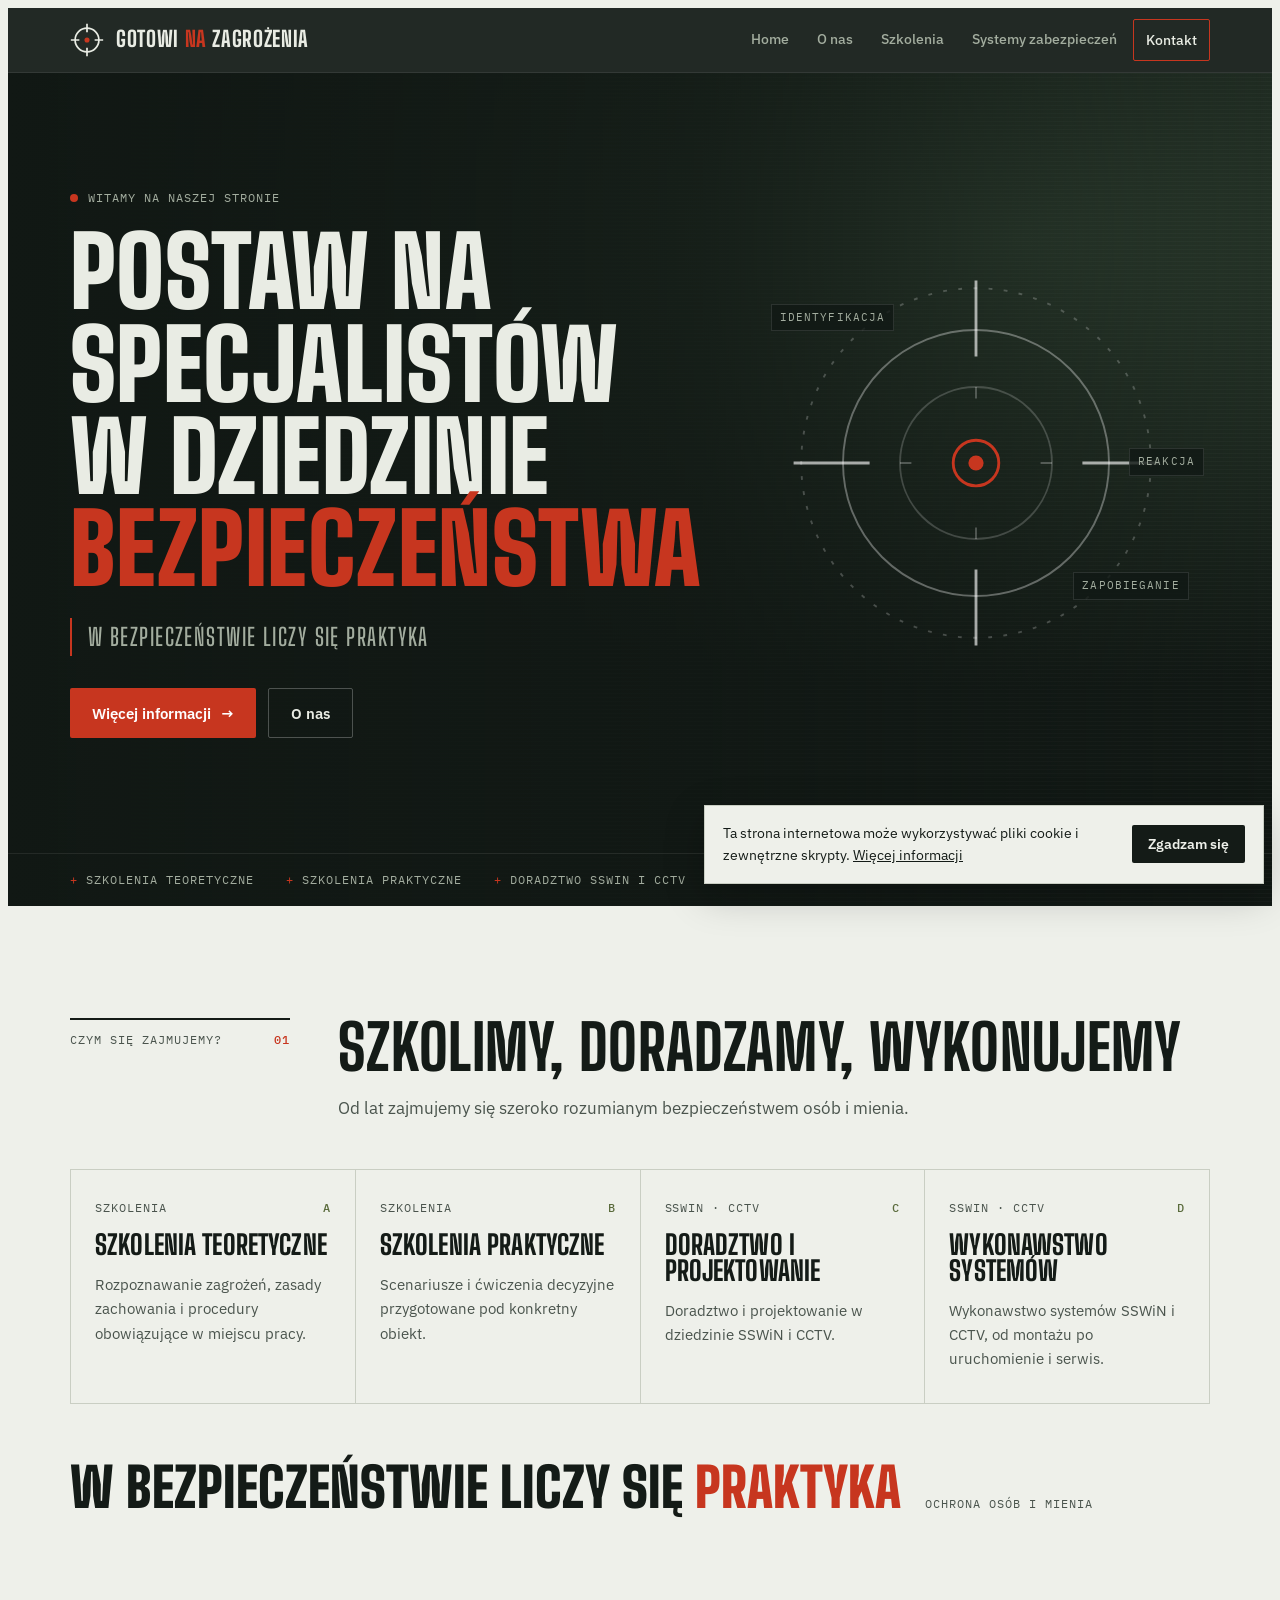
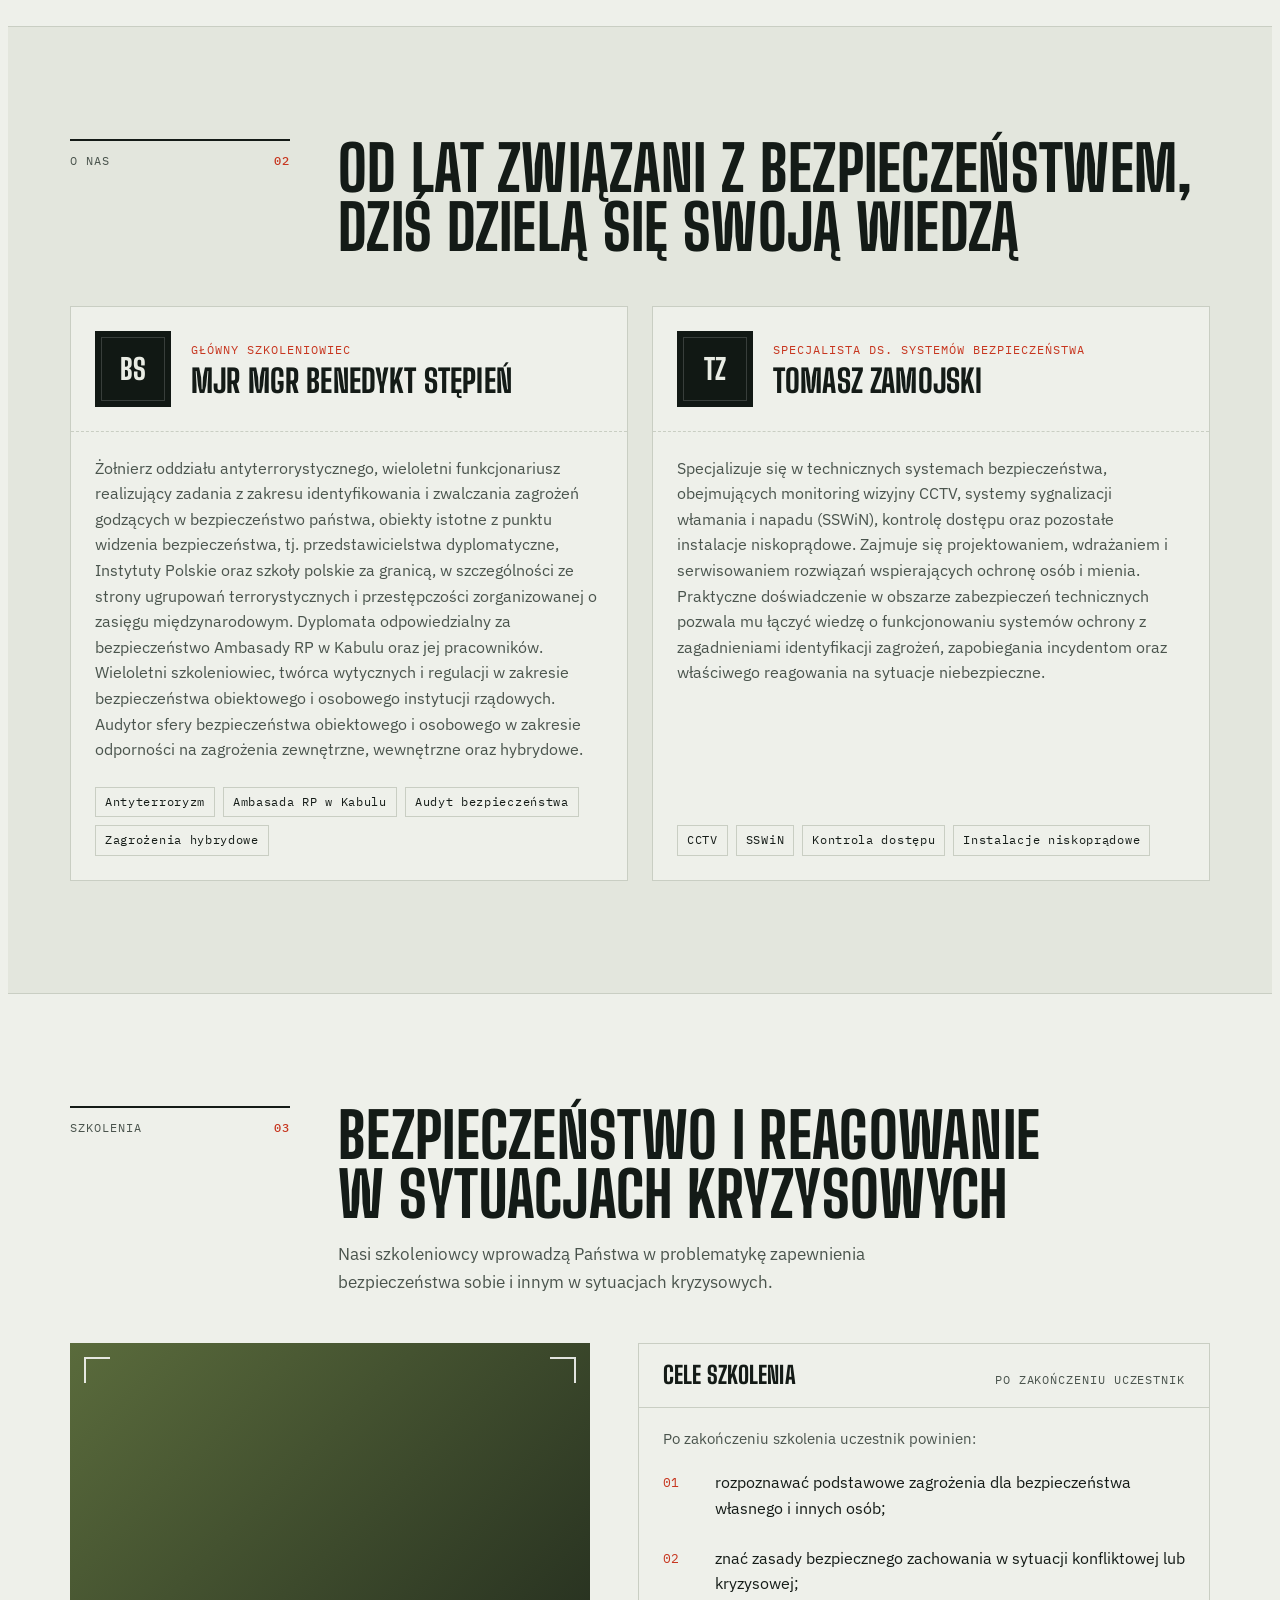
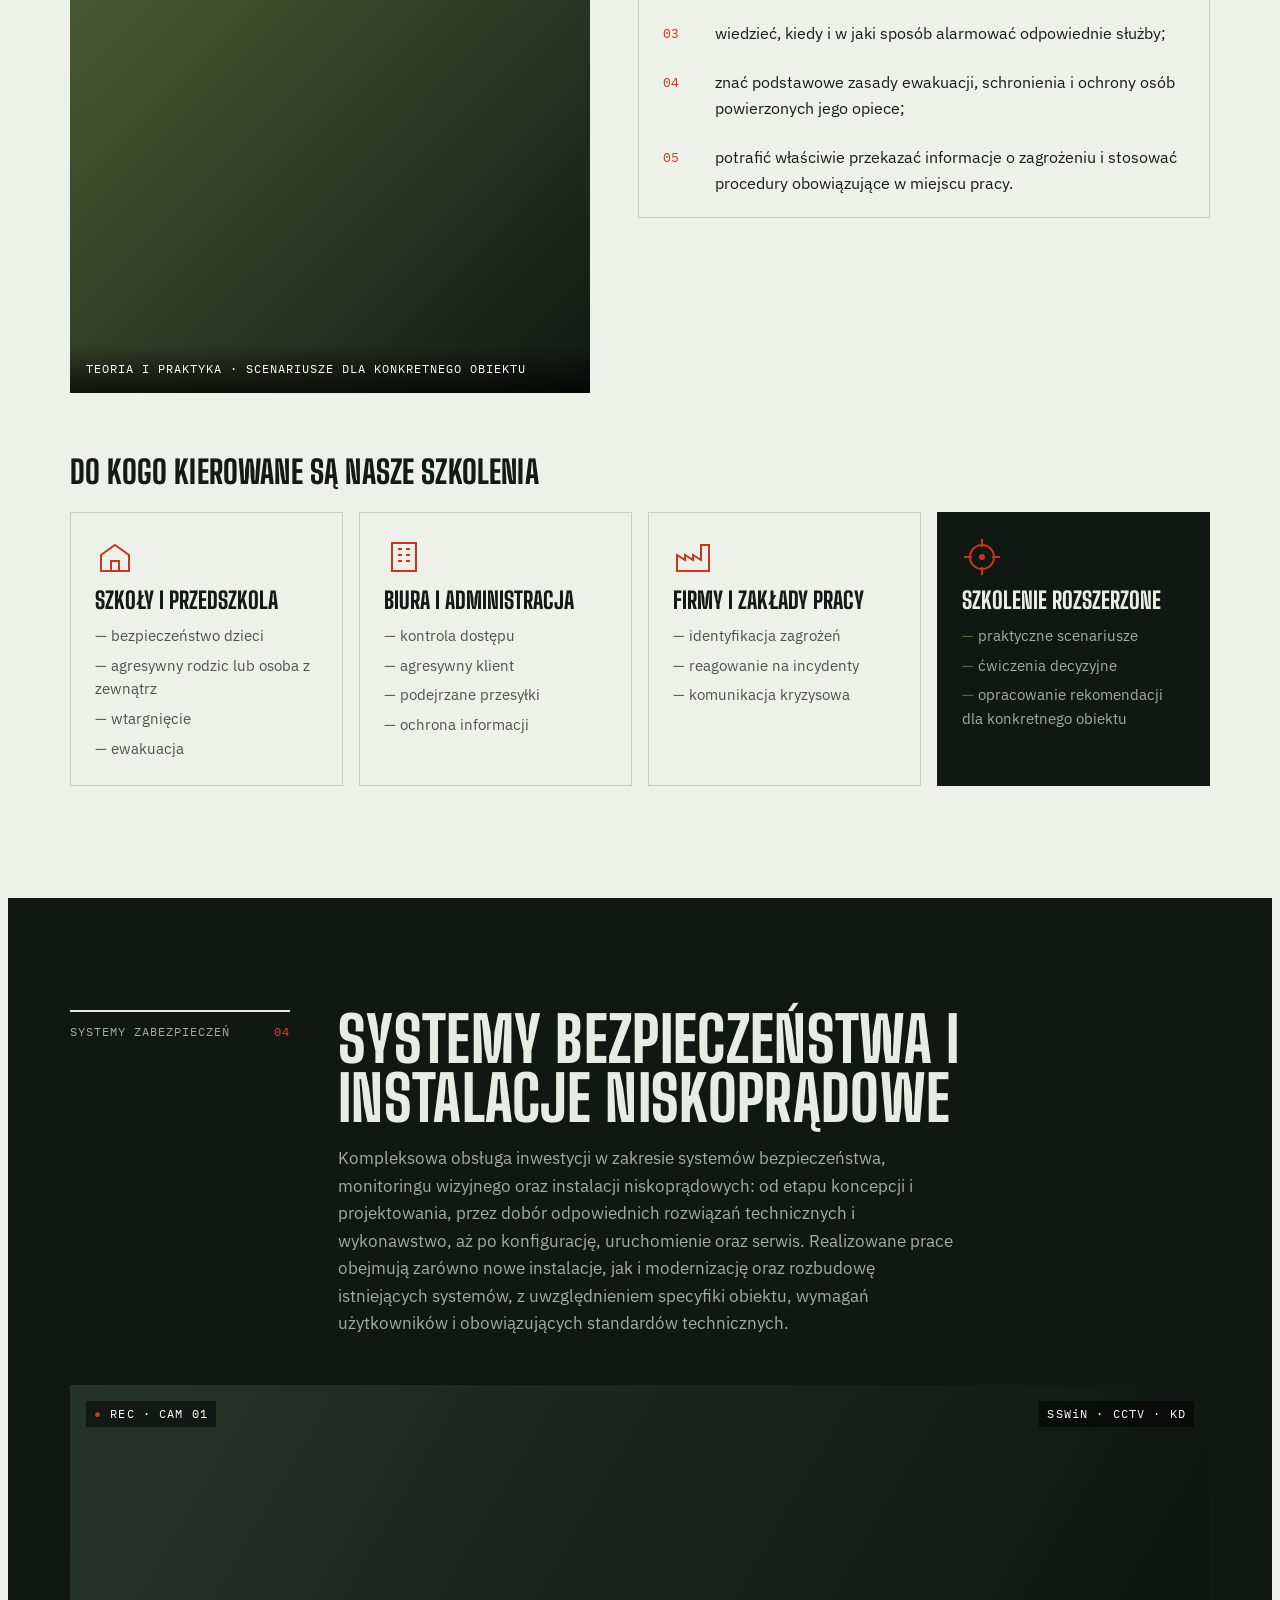
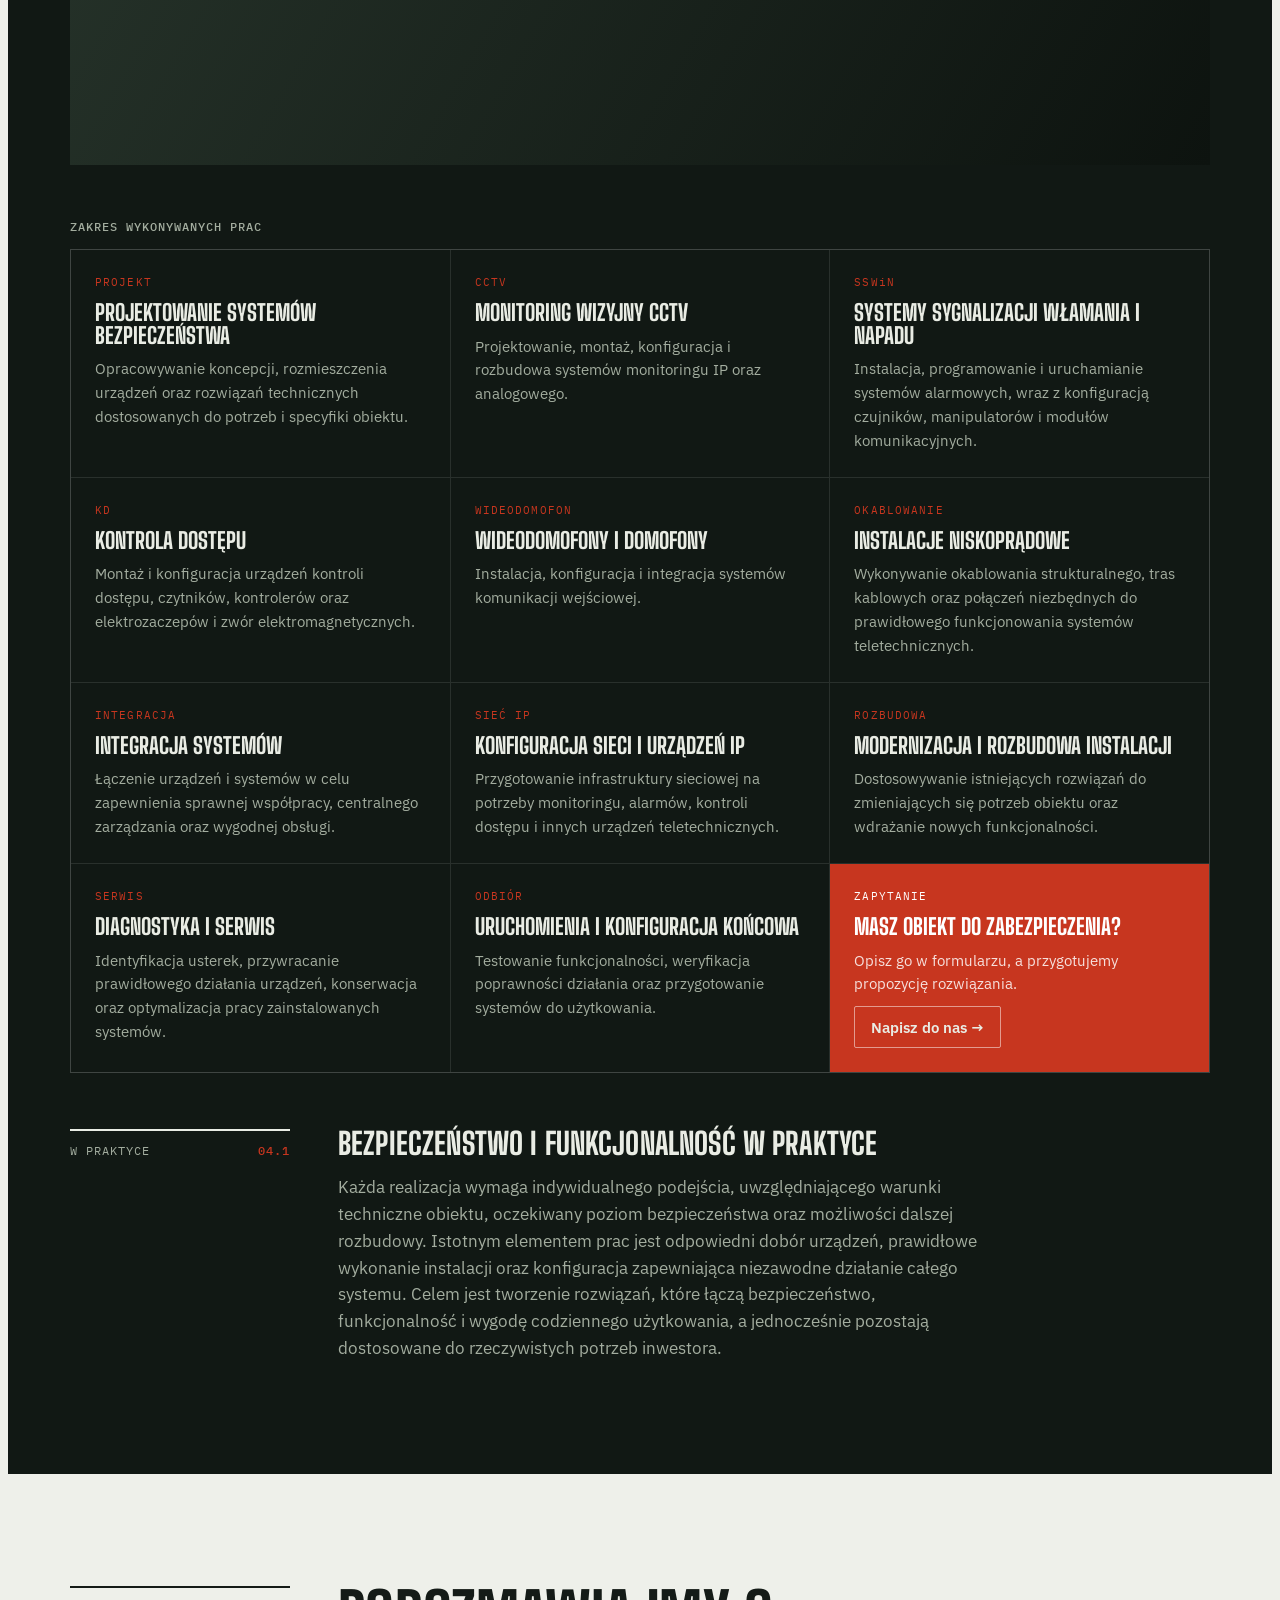
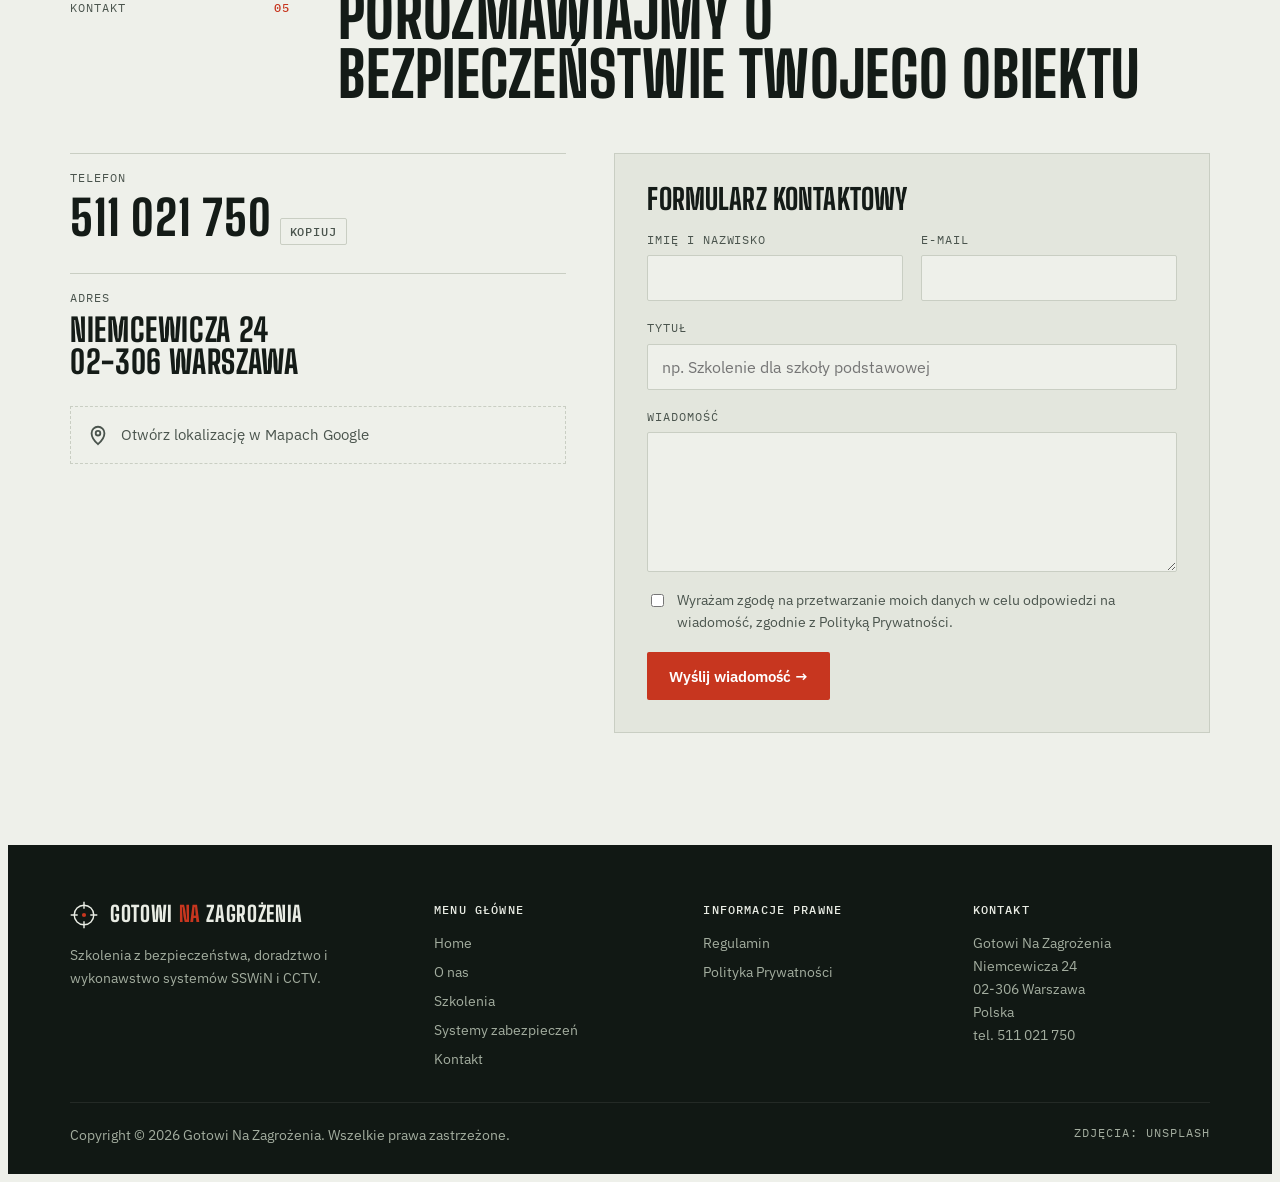
==== index.html @ 6eeb5906 "Add redesigned static site preview Co-Authored-By: Claude Opus 5.5 (1M context) <noreply@anthropic.c" ====
<!doctype html>
<html lang="pl">
<head>
<meta charset="utf-8">
<meta name="viewport" content="width=device-width,initial-scale=1,viewport-fit=cover">
<title>Gotowi Na Zagrożenia</title>
<meta name="claude:viewport-fit-sides" content="cover">
<link rel="preconnect" href="https://fonts.googleapis.com">
<link rel="stylesheet" href="https://fonts.googleapis.com/css2?family=Big+Shoulders+Display:wght@600;800;900&family=IBM+Plex+Sans:wght@400;500;600&family=IBM+Plex+Mono:wght@400;500&display=swap">
<style>
/* Layout: odprawa taktyczna. Ciemna, pełnoszeroka karta otwarcia z celownikiem, potem jasne "akta" z siatką 12 kolumn i kodami sekcji jak w dokumentacji obiektowej. */
:root{
  --paper:#EEF0EA; --paper-2:#E3E6DD; --ink:#141B17; --ink-2:#4A544D; --line:#C9CEC3;
  --night:#111814; --night-2:#1B241F; --on-night:#E9ECE4; --on-night-2:#A3AD9F;
  --signal:#C7361F; --olive:#5A6B3C;
  --display:"Big Shoulders Display","Arial Narrow","Roboto Condensed",Impact,sans-serif;
  --body:"IBM Plex Sans",system-ui,-apple-system,"Segoe UI",sans-serif;
  --mono:"IBM Plex Mono",ui-monospace,Menlo,Consolas,monospace;
  --wrap:1180px;
}
@media (prefers-color-scheme:dark){:root:not([data-theme="light"]){
  --paper:#151B17; --paper-2:#1C241F; --ink:#E6EAE1; --ink-2:#A2AC9F; --line:#2E3832;
  --night:#0B100D; --night-2:#141B17; --on-night:#E9ECE4; --on-night-2:#9AA596;
  --signal:#E5583F; --olive:#9DB071; color-scheme:dark}}
:root[data-theme="dark"]{
  --paper:#151B17; --paper-2:#1C241F; --ink:#E6EAE1; --ink-2:#A2AC9F; --line:#2E3832;
  --night:#0B100D; --night-2:#141B17; --on-night:#E9ECE4; --on-night-2:#9AA596;
  --signal:#E5583F; --olive:#9DB071; color-scheme:dark}

*{box-sizing:border-box}
html{scroll-behavior:smooth}
@media (prefers-reduced-motion:reduce){html{scroll-behavior:auto}*{animation:none!important;transition:none!important}}
body{background:var(--paper);color:var(--ink);font:400 16px/1.6 var(--body);-webkit-font-smoothing:antialiased}
body::before{content:"";position:fixed;inset:0 0 auto;height:env(safe-area-inset-top,0px);z-index:10;background:var(--night)}
a{color:inherit}
:focus-visible{outline:2px solid var(--signal);outline-offset:3px}
.wrap{max-width:var(--wrap);margin:0 auto;padding-left:max(20px,env(safe-area-inset-left,0px));padding-right:max(20px,env(safe-area-inset-right,0px))}
.mono{font-family:var(--mono);font-size:.78rem;letter-spacing:.08em;text-transform:uppercase}
h1,h2,h3{font-family:var(--display);font-weight:800;line-height:.95;letter-spacing:.005em;text-transform:uppercase;text-wrap:balance;margin:0}

/* Header */
.top{position:sticky;top:env(safe-area-inset-top,0px);z-index:20;background:color-mix(in srgb,var(--night) 92%,transparent);backdrop-filter:blur(8px);color:var(--on-night);border-bottom:1px solid #ffffff14}
.top .wrap{display:flex;align-items:center;justify-content:space-between;gap:20px;min-height:64px}
.brand{display:flex;align-items:center;gap:12px;text-decoration:none}
.brand svg{flex:none}
.brand b{font-family:var(--display);font-weight:800;font-size:1.35rem;letter-spacing:.03em;text-transform:uppercase;line-height:1}
.brand b span{color:var(--signal)}
nav ul{display:flex;gap:4px;list-style:none;margin:0;padding:0;flex-wrap:wrap}
nav a{display:block;padding:8px 12px;text-decoration:none;font-size:.9rem;font-weight:500;color:var(--on-night-2);border-radius:2px;transition:color .15s,background .15s}
nav a:hover{color:var(--on-night);background:#ffffff10}
nav a.cta{color:var(--on-night);border:1px solid var(--signal)}
nav a.cta:hover{background:var(--signal)}
.burger{display:none}
@media (max-width:860px){
  nav ul{display:none}
  .top.open nav ul{display:flex;position:absolute;left:0;right:0;top:100%;flex-direction:column;background:var(--night);padding:8px max(20px,env(safe-area-inset-right,0px)) 16px max(20px,env(safe-area-inset-left,0px));border-bottom:1px solid #ffffff14}
  .burger{display:inline-flex;align-items:center;gap:8px;background:none;border:1px solid #ffffff30;color:var(--on-night);font:500 .8rem var(--mono);letter-spacing:.1em;padding:8px 12px;border-radius:2px;cursor:pointer}
}

/* Hero */
.hero{position:relative;background:var(--night);color:var(--on-night);overflow:hidden;isolation:isolate}
.hero .photo{position:absolute;inset:0;z-index:-2;background:radial-gradient(120% 90% at 80% 20%,#2a3a2c 0%,var(--night) 60%)}
.hero .photo img{width:100%;height:100%;object-fit:cover;opacity:.42;filter:grayscale(.6) contrast(1.1)}
.hero::after{content:"";position:absolute;inset:0;z-index:-1;background:
  linear-gradient(90deg,var(--night) 0%,color-mix(in srgb,var(--night) 70%,transparent) 55%,transparent 100%),
  repeating-linear-gradient(0deg,#ffffff06 0 1px,transparent 1px 4px)}
.hero .wrap{display:grid;grid-template-columns:minmax(0,1.35fr) minmax(0,1fr);gap:40px;align-items:center;padding-block:clamp(56px,9vw,120px)}
.eyebrow{display:flex;align-items:center;gap:10px;color:var(--on-night-2)}
.eyebrow i{width:8px;height:8px;border-radius:50%;background:var(--signal);box-shadow:0 0 0 0 var(--signal);animation:rec 2s infinite}
@keyframes rec{0%{box-shadow:0 0 0 0 color-mix(in srgb,var(--signal) 70%,transparent)}70%{box-shadow:0 0 0 10px transparent}100%{box-shadow:0 0 0 0 transparent}}
.hero h1{font-size:clamp(2.9rem,7.6vw,6.4rem);font-weight:900;margin:18px 0 22px}
.hero h1 em{font-style:normal;color:var(--signal)}
.hero .lead{font-family:var(--display);font-weight:600;font-size:clamp(1.15rem,2vw,1.5rem);letter-spacing:.06em;text-transform:uppercase;color:var(--on-night-2);margin:0 0 32px;padding-left:16px;border-left:2px solid var(--signal)}
.btns{display:flex;gap:12px;flex-wrap:wrap}
.btn{display:inline-flex;align-items:center;gap:10px;padding:14px 22px;font:600 .95rem var(--body);text-decoration:none;border-radius:2px;transition:transform .15s,background .15s}
.btn:active{transform:translateY(1px)}
.btn.primary{background:var(--signal);color:#fff}
.btn.primary:hover{background:color-mix(in srgb,var(--signal) 85%,#000)}
.btn.ghost{border:1px solid #ffffff40;color:var(--on-night)}
.btn.ghost:hover{background:#ffffff12}
.reticle{justify-self:center;width:min(100%,380px);aspect-ratio:1;max-width:100%;position:relative}
.reticle svg{width:100%;height:100%;display:block}
.reticle .spin{transform-origin:50% 50%;animation:spin 40s linear infinite}
@keyframes spin{to{transform:rotate(360deg)}}
.reticle .tag{position:absolute;font-family:var(--mono);font-size:.7rem;letter-spacing:.1em;color:var(--on-night-2);background:color-mix(in srgb,var(--night) 80%,transparent);padding:4px 8px;border:1px solid #ffffff1c}
.reticle .t1{top:8%;left:-4%}.reticle .t2{bottom:14%;right:-6%}.reticle .t3{top:46%;right:-10%}
.ticker{border-top:1px solid #ffffff14;color:var(--on-night-2)}
.ticker .wrap{display:flex;flex-wrap:wrap;gap:8px 32px;padding-block:16px}
.ticker span::before{content:"+ ";color:var(--signal)}
@media (max-width:860px){.hero .wrap{grid-template-columns:1fr}.reticle{width:min(70%,300px)}.reticle .t3{display:none}}

/* Sections */
section{scroll-margin-top:70px}
.sec{padding-block:clamp(64px,9vw,112px)}
.sec-head{display:grid;grid-template-columns:minmax(0,220px) minmax(0,1fr);gap:24px 48px;margin-bottom:48px;align-items:start}
.code{color:var(--ink-2);border-top:2px solid var(--ink);padding-top:10px;display:flex;justify-content:space-between;gap:12px}
.code b{color:var(--signal);font-weight:500}
.sec-head h2{font-size:clamp(2.2rem,5vw,3.9rem)}
.sec-head p{max-width:62ch;color:var(--ink-2);font-size:1.075rem;margin:16px 0 0}
@media (max-width:760px){.sec-head{grid-template-columns:1fr}}

/* Co robimy */
.pillars{display:grid;grid-template-columns:repeat(4,minmax(0,1fr));border-top:1px solid var(--line);border-left:1px solid var(--line)}
.pillar{padding:28px 24px 32px;border-right:1px solid var(--line);border-bottom:1px solid var(--line);display:flex;flex-direction:column;gap:14px;min-width:0;transition:background .2s}
.pillar:hover{background:var(--paper-2)}
.pillar .k{display:flex;justify-content:space-between;color:var(--ink-2)}
.pillar .k b{color:var(--olive);font-weight:500}
.pillar h3{font-size:1.7rem}
.pillar p{margin:0;color:var(--ink-2);font-size:.95rem}
@media (max-width:980px){.pillars{grid-template-columns:repeat(2,minmax(0,1fr))}}
@media (max-width:520px){.pillars{grid-template-columns:1fr}}
.motto{margin-top:56px;display:flex;flex-wrap:wrap;align-items:baseline;gap:8px 24px}
.motto strong{font-family:var(--display);font-weight:900;font-size:clamp(2rem,5vw,3.4rem);text-transform:uppercase;line-height:1}
.motto strong span{color:var(--signal)}
.motto small{color:var(--ink-2)}

/* O nas */
.team{background:var(--paper-2);border-block:1px solid var(--line)}
.people{display:grid;grid-template-columns:repeat(2,minmax(0,1fr));gap:24px}
.person{background:var(--paper);border:1px solid var(--line);display:grid;grid-template-rows:auto 1fr;min-width:0}
.person header{display:flex;gap:20px;align-items:center;padding:24px;border-bottom:1px dashed var(--line)}
.badge{flex:none;width:76px;height:76px;display:grid;place-items:center;background:var(--night);color:var(--on-night);font-family:var(--display);font-weight:800;font-size:1.8rem;position:relative}
.badge::after{content:"";position:absolute;inset:6px;border:1px solid #ffffff2a}
.person .role{color:var(--signal)}
.person h3{font-size:2rem;margin-top:6px}
.person .bio{padding:24px;margin:0;color:var(--ink-2)}
.chips{display:flex;flex-wrap:wrap;gap:8px;padding:0 24px 24px}
.chip{font-family:var(--mono);font-size:.72rem;letter-spacing:.06em;padding:5px 9px;border:1px solid var(--line);color:var(--ink)}
@media (max-width:860px){.people{grid-template-columns:1fr}}

/* Szkolenia */
.train-grid{display:grid;grid-template-columns:minmax(0,1fr) minmax(0,1.1fr);gap:48px;align-items:start}
.figure{position:relative;background:linear-gradient(135deg,var(--olive),var(--night));aspect-ratio:4/5;max-width:100%;overflow:hidden}
.figure img{width:100%;height:100%;object-fit:cover;display:block;filter:grayscale(.35)}
.figure figcaption{position:absolute;left:0;right:0;bottom:0;padding:14px 16px;background:linear-gradient(transparent,#000000b0);color:#fff}
.figure .corner{position:absolute;width:26px;height:26px;border:2px solid #fff;opacity:.85}
.figure .c1{top:14px;left:14px;border-right:0;border-bottom:0}.figure .c2{top:14px;right:14px;border-left:0;border-bottom:0}
.goals{border:1px solid var(--line);background:var(--paper)}
.goals h3{font-size:1.5rem;padding:20px 24px;border-bottom:1px solid var(--line);display:flex;justify-content:space-between;align-items:baseline;gap:12px}
.goals h3 small{font-family:var(--mono);font-size:.72rem;font-weight:400;color:var(--ink-2);letter-spacing:.08em}
.goals ol{list-style:none;margin:0;padding:8px 0;counter-reset:g}
.goals li{counter-increment:g;display:grid;grid-template-columns:44px minmax(0,1fr);gap:8px;padding:12px 24px}
.goals li::before{content:counter(g,decimal-leading-zero);font-family:var(--mono);font-size:.8rem;color:var(--signal);padding-top:3px}
.goals .intro{padding:18px 24px 0;margin:0;color:var(--ink-2);font-size:.95rem}
.audience{margin-top:64px}
.audience h3.sub{font-size:2rem;margin-bottom:24px}
.aud{display:grid;grid-template-columns:repeat(4,minmax(0,1fr));gap:16px}
.card{border:1px solid var(--line);padding:24px;display:flex;flex-direction:column;gap:12px;min-width:0;background:var(--paper)}
.card .ico{width:40px;height:40px;color:var(--signal)}
.card h4{margin:0;font-family:var(--display);font-weight:800;font-size:1.45rem;text-transform:uppercase;line-height:1}
.card ul{margin:0;padding:0;list-style:none;display:flex;flex-direction:column;gap:6px;color:var(--ink-2);font-size:.93rem}
.card li::before{content:"— ";color:var(--olive)}
.card.ext{background:var(--night);color:var(--on-night);border-color:var(--night)}
.card.ext ul{color:var(--on-night-2)}
@media (max-width:980px){.train-grid{grid-template-columns:1fr}.figure{aspect-ratio:16/9}.aud{grid-template-columns:repeat(2,minmax(0,1fr))}}
@media (max-width:520px){.aud{grid-template-columns:1fr}}

/* Systemy */
.systems{background:var(--night);color:var(--on-night)}
.systems .code{border-color:var(--on-night);color:var(--on-night-2)}
.systems .sec-head p{color:var(--on-night-2)}
.sys-band{position:relative;aspect-ratio:21/7;max-width:100%;margin-bottom:56px;overflow:hidden;background:linear-gradient(120deg,#26332a,#0d130f)}
.sys-band img{width:100%;height:100%;object-fit:cover;opacity:.7;filter:grayscale(.5) contrast(1.05)}
.sys-band .hud{position:absolute;inset:0;display:flex;justify-content:space-between;align-items:flex-start;padding:16px;font-family:var(--mono);font-size:.72rem;letter-spacing:.1em;color:#fff}
.sys-band .hud span{background:#00000080;padding:4px 8px}
.sys-band .hud .rec::before{content:"● ";color:var(--signal)}
@media (max-width:640px){.sys-band{aspect-ratio:16/9}}
.scope{display:grid;grid-template-columns:repeat(3,minmax(0,1fr));gap:1px;background:#ffffff1a;border:1px solid #ffffff1a}
.scope li{list-style:none;background:var(--night);padding:24px;display:flex;flex-direction:column;gap:10px;min-width:0;transition:background .2s}
.scope li:hover{background:var(--night-2)}
.scope .tag{font-family:var(--mono);font-size:.7rem;letter-spacing:.1em;color:var(--signal)}
.scope h4{margin:0;font-family:var(--display);font-weight:800;font-size:1.4rem;text-transform:uppercase;line-height:1.02}
.scope p{margin:0;color:var(--on-night-2);font-size:.93rem}
.scope{padding:0;margin:0}
@media (max-width:980px){.scope{grid-template-columns:repeat(2,minmax(0,1fr))}}
@media (max-width:600px){.scope{grid-template-columns:1fr}}
.practice{margin-top:56px;display:grid;grid-template-columns:minmax(0,220px) minmax(0,1fr);gap:24px 48px}
.practice h3{font-size:1.9rem}
.practice p{margin:0;max-width:66ch;color:var(--on-night-2);font-size:1.05rem}
@media (max-width:760px){.practice{grid-template-columns:1fr}}

/* Kontakt */
.contact-grid{display:grid;grid-template-columns:minmax(0,1fr) minmax(0,1.2fr);gap:48px}
.info{display:flex;flex-direction:column;gap:28px}
.info .row{border-top:1px solid var(--line);padding-top:14px;display:grid;gap:6px}
.info .row .mono{color:var(--ink-2)}
.big{font-family:var(--display);font-weight:800;font-size:clamp(2rem,4.5vw,3rem);line-height:1;text-transform:uppercase;letter-spacing:.02em;font-variant-numeric:tabular-nums}
.copy{margin-left:8px;font:500 .72rem var(--mono);letter-spacing:.08em;background:none;border:1px solid var(--line);color:var(--ink-2);padding:5px 9px;cursor:pointer;vertical-align:middle;border-radius:2px}
.copy:hover{border-color:var(--ink);color:var(--ink)}
.map{display:flex;align-items:center;gap:12px;padding:16px;border:1px dashed var(--line);text-decoration:none;color:var(--ink-2);font-size:.92rem}
.map:hover{border-color:var(--signal);color:var(--ink)}
form{border:1px solid var(--line);background:var(--paper-2);padding:clamp(20px,3vw,32px);display:grid;grid-template-columns:repeat(2,minmax(0,1fr));gap:18px}
form h3{grid-column:1/-1;font-size:1.8rem}
.f{display:grid;gap:6px;min-width:0}
.f.full{grid-column:1/-1}
.f label{font-family:var(--mono);font-size:.72rem;letter-spacing:.08em;text-transform:uppercase;color:var(--ink-2)}
.f input,.f textarea{font:400 1rem var(--body);color:var(--ink);background:var(--paper);border:1px solid var(--line);border-radius:2px;padding:12px 14px;width:100%}
.f input:focus,.f textarea:focus{outline:none;border-color:var(--signal);box-shadow:0 0 0 3px color-mix(in srgb,var(--signal) 20%,transparent)}
.f textarea{min-height:140px;resize:vertical}
.consent{grid-column:1/-1;display:flex;gap:10px;align-items:flex-start;font-size:.85rem;color:var(--ink-2)}
.consent input{margin-top:4px;accent-color:var(--signal)}
form .btn{justify-self:start;border:0;cursor:pointer}
.sent{grid-column:1/-1;margin:0;font-size:.92rem;color:var(--olive);font-weight:500}
@media (max-width:860px){.contact-grid{grid-template-columns:1fr}}
@media (max-width:520px){form{grid-template-columns:1fr}}

/* Footer */
footer{background:var(--night);color:var(--on-night-2);font-size:.9rem}
footer .wrap{display:grid;grid-template-columns:minmax(0,1.4fr) repeat(3,minmax(0,1fr));gap:32px;padding-block:56px 28px}
footer h5{margin:0 0 12px;font-family:var(--mono);font-weight:500;font-size:.72rem;letter-spacing:.1em;text-transform:uppercase;color:var(--on-night)}
footer ul{list-style:none;margin:0;padding:0;display:grid;gap:6px}
footer a{text-decoration:none}
footer a:hover{color:var(--on-night)}
footer address{font-style:normal}
.legal{grid-column:1/-1;border-top:1px solid #ffffff14;padding-top:20px;display:flex;justify-content:space-between;flex-wrap:wrap;gap:12px}
@media (max-width:860px){footer .wrap{grid-template-columns:repeat(2,minmax(0,1fr))}}
@media (max-width:480px){footer .wrap{grid-template-columns:1fr}}

.cookie{position:fixed;left:max(16px,env(safe-area-inset-left,0px));right:max(16px,env(safe-area-inset-right,0px));bottom:calc(16px + env(safe-area-inset-bottom,0px));z-index:30;max-width:560px;margin-left:auto;background:var(--paper);color:var(--ink);border:1px solid var(--line);box-shadow:0 12px 40px #0000003a;padding:16px 18px;display:flex;gap:16px;align-items:center;flex-wrap:wrap;font-size:.88rem}
.cookie p{margin:0;flex:1 1 240px}
.cookie button{background:var(--ink);color:var(--paper);border:0;padding:10px 16px;font:600 .85rem var(--body);cursor:pointer;border-radius:2px}
</style>
</head>
<body>

<header class="top" id="top">
  <div class="wrap">
    <a class="brand" href="#home" aria-label="Gotowi Na Zagrożenia, strona główna">
      <svg width="34" height="34" viewBox="0 0 40 40" fill="none" aria-hidden="true"><circle cx="20" cy="20" r="14" stroke="currentColor" stroke-width="2"/><circle cx="20" cy="20" r="3" fill="var(--signal)"/><path d="M20 1v10M20 29v10M1 20h10M29 20h10" stroke="currentColor" stroke-width="2"/></svg>
      <b>Gotowi <span>Na</span> Zagrożenia</b>
    </a>
    <nav aria-label="Menu główne">
      <button class="burger" type="button" id="burger" aria-expanded="false" aria-controls="menu">MENU</button>
      <ul id="menu">
        <li><a href="#home">Home</a></li>
        <li><a href="#o-nas">O nas</a></li>
        <li><a href="#szkolenia">Szkolenia</a></li>
        <li><a href="#systemy">Systemy zabezpieczeń</a></li>
        <li><a class="cta" href="#kontakt">Kontakt</a></li>
      </ul>
    </nav>
  </div>
</header>

<main>
<section class="hero" id="home">
  <div class="photo"><img src="https://images.unsplash.com/photo-1557597774-9d273605dfa9?w=2000&q=70&auto=format&fit=crop" alt="" onerror="this.remove()"></div>
  <div class="wrap">
    <div>
      <div class="eyebrow mono"><i></i>Witamy na naszej stronie</div>
      <h1>Postaw na specjalistów w&nbsp;dziedzinie <em>bezpieczeństwa</em></h1>
      <p class="lead">W bezpieczeństwie liczy się praktyka</p>
      <div class="btns">
        <a class="btn primary" href="#kontakt">Więcej informacji <span aria-hidden="true">→</span></a>
        <a class="btn ghost" href="#o-nas">O nas</a>
      </div>
    </div>
    <div class="reticle" aria-hidden="true">
      <svg viewBox="0 0 200 200" fill="none">
        <g class="spin" stroke="#ffffff38"><circle cx="100" cy="100" r="92" stroke-dasharray="2 6"/></g>
        <circle cx="100" cy="100" r="70" stroke="#ffffff55"/>
        <circle cx="100" cy="100" r="40" stroke="#ffffff30"/>
        <path d="M100 4v40M100 156v40M4 100h40M156 100h40" stroke="#ffffffa0" stroke-width="1.5"/>
        <g stroke="#ffffff40"><path d="M100 60v6M100 134v6M60 100h6M134 100h6"/></g>
        <circle cx="100" cy="100" r="4" fill="var(--signal)"/>
        <circle cx="100" cy="100" r="12" stroke="var(--signal)" stroke-width="1.5"/>
      </svg>
      <span class="tag t1">IDENTYFIKACJA</span>
      <span class="tag t3">REAKCJA</span>
      <span class="tag t2">ZAPOBIEGANIE</span>
    </div>
  </div>
  <div class="ticker mono"><div class="wrap"><span>Szkolenia teoretyczne</span><span>Szkolenia praktyczne</span><span>Doradztwo SSWiN i CCTV</span><span>Wykonawstwo SSWiN i CCTV</span></div></div>
</section>

<section class="sec" id="uslugi">
  <div class="wrap">
    <div class="sec-head">
      <div class="code mono"><span>Czym się zajmujemy?</span><b>01</b></div>
      <div>
        <h2>Szkolimy, doradzamy, wykonujemy</h2>
        <p>Od lat zajmujemy się szeroko rozumianym bezpieczeństwem osób i mienia.</p>
      </div>
    </div>
    <div class="pillars">
      <article class="pillar"><div class="k mono"><span>Szkolenia</span><b>A</b></div><h3>Szkolenia teoretyczne</h3><p>Rozpoznawanie zagrożeń, zasady zachowania i procedury obowiązujące w miejscu pracy.</p></article>
      <article class="pillar"><div class="k mono"><span>Szkolenia</span><b>B</b></div><h3>Szkolenia praktyczne</h3><p>Scenariusze i ćwiczenia decyzyjne przygotowane pod konkretny obiekt.</p></article>
      <article class="pillar"><div class="k mono"><span>SSWiN · CCTV</span><b>C</b></div><h3>Doradztwo i projektowanie</h3><p>Doradztwo i projektowanie w dziedzinie SSWiN i CCTV.</p></article>
      <article class="pillar"><div class="k mono"><span>SSWiN · CCTV</span><b>D</b></div><h3>Wykonawstwo systemów</h3><p>Wykonawstwo systemów SSWiN i CCTV, od montażu po uruchomienie i serwis.</p></article>
    </div>
    <div class="motto"><strong>W bezpieczeństwie liczy się <span>praktyka</span></strong><small class="mono">Ochrona osób i mienia</small></div>
  </div>
</section>

<section class="sec team" id="o-nas">
  <div class="wrap">
    <div class="sec-head">
      <div class="code mono"><span>O nas</span><b>02</b></div>
      <div><h2>Od lat związani z bezpieczeństwem, dziś dzielą się swoją wiedzą</h2></div>
    </div>
    <div class="people">
      <article class="person">
        <header>
          <div class="badge" aria-hidden="true">BS</div>
          <div><div class="role mono">Główny szkoleniowiec</div><h3>Mjr mgr Benedykt Stępień</h3></div>
        </header>
        <p class="bio">Żołnierz oddziału antyterrorystycznego, wieloletni funkcjonariusz realizujący zadania z zakresu identyfikowania i zwalczania zagrożeń godzących w bezpieczeństwo państwa, obiekty istotne z punktu widzenia bezpieczeństwa, tj. przedstawicielstwa dyplomatyczne, Instytuty Polskie oraz szkoły polskie za granicą, w szczególności ze strony ugrupowań terrorystycznych i przestępczości zorganizowanej o zasięgu międzynarodowym. Dyplomata odpowiedzialny za bezpieczeństwo Ambasady RP w Kabulu oraz jej pracowników. Wieloletni szkoleniowiec, twórca wytycznych i regulacji w zakresie bezpieczeństwa obiektowego i osobowego instytucji rządowych. Audytor sfery bezpieczeństwa obiektowego i osobowego w zakresie odporności na zagrożenia zewnętrzne, wewnętrzne oraz hybrydowe.</p>
        <div class="chips"><span class="chip">Antyterroryzm</span><span class="chip">Ambasada RP w Kabulu</span><span class="chip">Audyt bezpieczeństwa</span><span class="chip">Zagrożenia hybrydowe</span></div>
      </article>
      <article class="person">
        <header>
          <div class="badge" aria-hidden="true">TZ</div>
          <div><div class="role mono">Specjalista ds. systemów bezpieczeństwa</div><h3>Tomasz Zamojski</h3></div>
        </header>
        <p class="bio">Specjalizuje się w technicznych systemach bezpieczeństwa, obejmujących monitoring wizyjny CCTV, systemy sygnalizacji włamania i napadu (SSWiN), kontrolę dostępu oraz pozostałe instalacje niskoprądowe. Zajmuje się projektowaniem, wdrażaniem i serwisowaniem rozwiązań wspierających ochronę osób i mienia. Praktyczne doświadczenie w obszarze zabezpieczeń technicznych pozwala mu łączyć wiedzę o funkcjonowaniu systemów ochrony z zagadnieniami identyfikacji zagrożeń, zapobiegania incydentom oraz właściwego reagowania na sytuacje niebezpieczne.</p>
        <div class="chips"><span class="chip">CCTV</span><span class="chip">SSWiN</span><span class="chip">Kontrola dostępu</span><span class="chip">Instalacje niskoprądowe</span></div>
      </article>
    </div>
  </div>
</section>

<section class="sec" id="szkolenia">
  <div class="wrap">
    <div class="sec-head">
      <div class="code mono"><span>Szkolenia</span><b>03</b></div>
      <div>
        <h2>Bezpieczeństwo i reagowanie w sytuacjach kryzysowych</h2>
        <p>Nasi szkoleniowcy wprowadzą Państwa w problematykę zapewnienia bezpieczeństwa sobie i innym w sytuacjach kryzysowych.</p>
      </div>
    </div>
    <div class="train-grid">
      <figure class="figure" style="margin:0">
        <img src="https://images.unsplash.com/photo-1524178232363-1fb2b075b655?w=1200&q=70&auto=format&fit=crop" alt="Uczestnicy szkolenia na sali wykładowej" onerror="this.remove()">
        <span class="corner c1"></span><span class="corner c2"></span>
        <figcaption class="mono">Teoria i praktyka · scenariusze dla konkretnego obiektu</figcaption>
      </figure>
      <div class="goals">
        <h3>Cele szkolenia <small>Po zakończeniu uczestnik</small></h3>
        <p class="intro">Po zakończeniu szkolenia uczestnik powinien:</p>
        <ol>
          <li>rozpoznawać podstawowe zagrożenia dla bezpieczeństwa własnego i innych osób;</li>
          <li>znać zasady bezpiecznego zachowania w sytuacji konfliktowej lub kryzysowej;</li>
          <li>wiedzieć, kiedy i w jaki sposób alarmować odpowiednie służby;</li>
          <li>znać podstawowe zasady ewakuacji, schronienia i ochrony osób powierzonych jego opiece;</li>
          <li>potrafić właściwie przekazać informacje o zagrożeniu i stosować procedury obowiązujące w miejscu pracy.</li>
        </ol>
      </div>
    </div>
    <div class="audience">
      <h3 class="sub">Do kogo kierowane są nasze szkolenia</h3>
      <div class="aud">
        <article class="card">
          <svg class="ico" viewBox="0 0 40 40" fill="none" stroke="currentColor" stroke-width="2" aria-hidden="true"><path d="M6 18 20 8l14 10v16H6z"/><path d="M16 34V24h8v10"/></svg>
          <h4>Szkoły i przedszkola</h4>
          <ul><li>bezpieczeństwo dzieci</li><li>agresywny rodzic lub osoba z zewnątrz</li><li>wtargnięcie</li><li>ewakuacja</li></ul>
        </article>
        <article class="card">
          <svg class="ico" viewBox="0 0 40 40" fill="none" stroke="currentColor" stroke-width="2" aria-hidden="true"><rect x="8" y="6" width="24" height="28"/><path d="M14 12h4M22 12h4M14 18h4M22 18h4M14 24h4M22 24h4"/></svg>
          <h4>Biura i administracja</h4>
          <ul><li>kontrola dostępu</li><li>agresywny klient</li><li>podejrzane przesyłki</li><li>ochrona informacji</li></ul>
        </article>
        <article class="card">
          <svg class="ico" viewBox="0 0 40 40" fill="none" stroke="currentColor" stroke-width="2" aria-hidden="true"><path d="M4 34V18l8 5v-5l8 5v-5l8 5V8h8v26z"/></svg>
          <h4>Firmy i zakłady pracy</h4>
          <ul><li>identyfikacja zagrożeń</li><li>reagowanie na incydenty</li><li>komunikacja kryzysowa</li></ul>
        </article>
        <article class="card ext">
          <svg class="ico" viewBox="0 0 40 40" fill="none" stroke="currentColor" stroke-width="2" aria-hidden="true"><circle cx="20" cy="20" r="12"/><circle cx="20" cy="20" r="2" fill="currentColor"/><path d="M20 2v8M20 30v8M2 20h8M30 20h8"/></svg>
          <h4>Szkolenie rozszerzone</h4>
          <ul><li>praktyczne scenariusze</li><li>ćwiczenia decyzyjne</li><li>opracowanie rekomendacji dla konkretnego obiektu</li></ul>
        </article>
      </div>
    </div>
  </div>
</section>

<section class="sec systems" id="systemy">
  <div class="wrap">
    <div class="sec-head">
      <div class="code mono"><span>Systemy zabezpieczeń</span><b>04</b></div>
      <div>
        <h2>Systemy bezpieczeństwa i instalacje niskoprądowe</h2>
        <p>Kompleksowa obsługa inwestycji w zakresie systemów bezpieczeństwa, monitoringu wizyjnego oraz instalacji niskoprądowych: od etapu koncepcji i projektowania, przez dobór odpowiednich rozwiązań technicznych i wykonawstwo, aż po konfigurację, uruchomienie oraz serwis. Realizowane prace obejmują zarówno nowe instalacje, jak i modernizację oraz rozbudowę istniejących systemów, z uwzględnieniem specyfiki obiektu, wymagań użytkowników i obowiązujących standardów technicznych.</p>
      </div>
    </div>
    <div class="sys-band">
      <img src="https://images.unsplash.com/photo-1558002038-1055907df827?w=2000&q=70&auto=format&fit=crop" alt="Kamera monitoringu zamontowana na budynku" onerror="this.remove()">
      <div class="hud"><span class="rec">REC · CAM 01</span><span>SSWiN · CCTV · KD</span></div>
    </div>
    <h3 class="mono" style="font-family:var(--mono);font-size:.78rem;font-weight:500;color:var(--on-night-2);margin:0 0 16px">Zakres wykonywanych prac</h3>
    <ul class="scope">
      <li><span class="tag">PROJEKT</span><h4>Projektowanie systemów bezpieczeństwa</h4><p>Opracowywanie koncepcji, rozmieszczenia urządzeń oraz rozwiązań technicznych dostosowanych do potrzeb i specyfiki obiektu.</p></li>
      <li><span class="tag">CCTV</span><h4>Monitoring wizyjny CCTV</h4><p>Projektowanie, montaż, konfiguracja i rozbudowa systemów monitoringu IP oraz analogowego.</p></li>
      <li><span class="tag">SSWiN</span><h4>Systemy sygnalizacji włamania i napadu</h4><p>Instalacja, programowanie i uruchamianie systemów alarmowych, wraz z konfiguracją czujników, manipulatorów i modułów komunikacyjnych.</p></li>
      <li><span class="tag">KD</span><h4>Kontrola dostępu</h4><p>Montaż i konfiguracja urządzeń kontroli dostępu, czytników, kontrolerów oraz elektrozaczepów i zwór elektromagnetycznych.</p></li>
      <li><span class="tag">WIDEODOMOFON</span><h4>Wideodomofony i domofony</h4><p>Instalacja, konfiguracja i integracja systemów komunikacji wejściowej.</p></li>
      <li><span class="tag">OKABLOWANIE</span><h4>Instalacje niskoprądowe</h4><p>Wykonywanie okablowania strukturalnego, tras kablowych oraz połączeń niezbędnych do prawidłowego funkcjonowania systemów teletechnicznych.</p></li>
      <li><span class="tag">INTEGRACJA</span><h4>Integracja systemów</h4><p>Łączenie urządzeń i systemów w celu zapewnienia sprawnej współpracy, centralnego zarządzania oraz wygodnej obsługi.</p></li>
      <li><span class="tag">SIEĆ IP</span><h4>Konfiguracja sieci i urządzeń IP</h4><p>Przygotowanie infrastruktury sieciowej na potrzeby monitoringu, alarmów, kontroli dostępu i innych urządzeń teletechnicznych.</p></li>
      <li><span class="tag">ROZBUDOWA</span><h4>Modernizacja i rozbudowa instalacji</h4><p>Dostosowywanie istniejących rozwiązań do zmieniających się potrzeb obiektu oraz wdrażanie nowych funkcjonalności.</p></li>
      <li><span class="tag">SERWIS</span><h4>Diagnostyka i serwis</h4><p>Identyfikacja usterek, przywracanie prawidłowego działania urządzeń, konserwacja oraz optymalizacja pracy zainstalowanych systemów.</p></li>
      <li><span class="tag">ODBIÓR</span><h4>Uruchomienia i konfiguracja końcowa</h4><p>Testowanie funkcjonalności, weryfikacja poprawności działania oraz przygotowanie systemów do użytkowania.</p></li>
      <li style="background:var(--signal);color:#fff;justify-content:space-between"><span class="tag" style="color:#fff">ZAPYTANIE</span><h4>Masz obiekt do zabezpieczenia?</h4><p style="color:#ffffffd8">Opisz go w formularzu, a przygotujemy propozycję rozwiązania.</p><a class="btn ghost" style="border-color:#ffffff80;justify-self:start;align-self:flex-start;padding:10px 16px" href="#kontakt">Napisz do nas →</a></li>
    </ul>
    <div class="practice">
      <div class="code mono"><span>W praktyce</span><b>04.1</b></div>
      <div>
        <h3 style="margin-bottom:16px">Bezpieczeństwo i funkcjonalność w praktyce</h3>
        <p>Każda realizacja wymaga indywidualnego podejścia, uwzględniającego warunki techniczne obiektu, oczekiwany poziom bezpieczeństwa oraz możliwości dalszej rozbudowy. Istotnym elementem prac jest odpowiedni dobór urządzeń, prawidłowe wykonanie instalacji oraz konfiguracja zapewniająca niezawodne działanie całego systemu. Celem jest tworzenie rozwiązań, które łączą bezpieczeństwo, funkcjonalność i wygodę codziennego użytkowania, a jednocześnie pozostają dostosowane do rzeczywistych potrzeb inwestora.</p>
      </div>
    </div>
  </div>
</section>

<section class="sec" id="kontakt">
  <div class="wrap">
    <div class="sec-head">
      <div class="code mono"><span>Kontakt</span><b>05</b></div>
      <div><h2>Porozmawiajmy o bezpieczeństwie Twojego obiektu</h2></div>
    </div>
    <div class="contact-grid">
      <div class="info">
        <div class="row"><span class="mono">Telefon</span><div><span class="big" id="phone">511 021 750</span><button class="copy" type="button" id="copyPhone">KOPIUJ</button></div></div>
        <div class="row"><span class="mono">Adres</span><address class="big" style="font-size:clamp(1.5rem,3vw,2rem);font-style:normal">Niemcewicza 24<br>02-306 Warszawa</address></div>
        <a class="map" href="https://www.google.com/maps/search/?api=1&query=Niemcewicza+24,+02-306+Warszawa" target="_blank" rel="noopener">
          <svg width="22" height="22" viewBox="0 0 24 24" fill="none" stroke="currentColor" stroke-width="2" aria-hidden="true"><path d="M12 22s7-6.2 7-12a7 7 0 1 0-14 0c0 5.8 7 12 7 12z"/><circle cx="12" cy="10" r="2.5"/></svg>
          Otwórz lokalizację w Mapach Google
        </a>
      </div>
      <form id="form" novalidate>
        <h3>Formularz kontaktowy</h3>
        <div class="f"><label for="f-name">Imię i nazwisko</label><input id="f-name" name="name" autocomplete="name" required></div>
        <div class="f"><label for="f-mail">E-mail</label><input id="f-mail" name="email" type="email" autocomplete="email" required></div>
        <div class="f full"><label for="f-title">Tytuł</label><input id="f-title" name="title" placeholder="np. Szkolenie dla szkoły podstawowej"></div>
        <div class="f full"><label for="f-msg">Wiadomość</label><textarea id="f-msg" name="msg" required></textarea></div>
        <label class="consent" for="f-ok"><input type="checkbox" id="f-ok" required>Wyrażam zgodę na przetwarzanie moich danych w celu odpowiedzi na wiadomość, zgodnie z Polityką Prywatności.</label>
        <button class="btn primary" type="submit">Wyślij wiadomość →</button>
        <p class="sent" id="sent" hidden></p>
      </form>
    </div>
  </div>
</section>
</main>

<footer>
  <div class="wrap">
    <div>
      <a class="brand" href="#home" style="color:var(--on-night);margin-bottom:14px">
        <svg width="28" height="28" viewBox="0 0 40 40" fill="none" aria-hidden="true"><circle cx="20" cy="20" r="14" stroke="currentColor" stroke-width="2"/><circle cx="20" cy="20" r="3" fill="var(--signal)"/><path d="M20 1v10M20 29v10M1 20h10M29 20h10" stroke="currentColor" stroke-width="2"/></svg>
        <b>Gotowi <span>Na</span> Zagrożenia</b>
      </a>
      <p style="margin:0;max-width:34ch">Szkolenia z bezpieczeństwa, doradztwo i wykonawstwo systemów SSWiN i CCTV.</p>
    </div>
    <div><h5>Menu główne</h5><ul><li><a href="#home">Home</a></li><li><a href="#o-nas">O nas</a></li><li><a href="#szkolenia">Szkolenia</a></li><li><a href="#systemy">Systemy zabezpieczeń</a></li><li><a href="#kontakt">Kontakt</a></li></ul></div>
    <div><h5>Informacje prawne</h5><ul><li><a href="https://gotowinazagrozenia.pl/regulamin" target="_blank" rel="noopener">Regulamin</a></li><li><a href="https://gotowinazagrozenia.pl/polityka-prywatnosci" target="_blank" rel="noopener">Polityka Prywatności</a></li></ul></div>
    <div><h5>Kontakt</h5><address>Gotowi Na Zagrożenia<br>Niemcewicza 24<br>02-306 Warszawa<br>Polska<br>tel. 511 021 750</address></div>
    <div class="legal"><span>Copyright © 2026 Gotowi Na Zagrożenia. Wszelkie prawa zastrzeżone.</span><span class="mono">Zdjęcia: Unsplash</span></div>
  </div>
</footer>

<div class="cookie" id="cookie" role="region" aria-label="Pliki cookie">
  <p>Ta strona internetowa może wykorzystywać pliki cookie i zewnętrzne skrypty. <a href="https://gotowinazagrozenia.pl/polityka-prywatnosci" target="_blank" rel="noopener">Więcej informacji</a></p>
  <button type="button" id="cookieOk">Zgadzam się</button>
</div>

<script>
(function(){
  var top=document.getElementById('top'),b=document.getElementById('burger');
  b.addEventListener('click',function(){var o=top.classList.toggle('open');b.setAttribute('aria-expanded',o)});
  document.querySelectorAll('#menu a').forEach(function(a){a.addEventListener('click',function(){top.classList.remove('open');b.setAttribute('aria-expanded','false')})});
  var c=document.getElementById('cookie');
  try{if(localStorage.getItem('gnz-cookie'))c.hidden=true}catch(e){}
  document.getElementById('cookieOk').addEventListener('click',function(){c.hidden=true;try{localStorage.setItem('gnz-cookie','1')}catch(e){}});
  document.getElementById('copyPhone').addEventListener('click',function(){
    var btn=this,t='511021750';
    function done(){btn.textContent='SKOPIOWANO';setTimeout(function(){btn.textContent='KOPIUJ'},1600)}
    function sel(){var r=document.createRange();r.selectNodeContents(document.getElementById('phone'));var s=getSelection();s.removeAllRanges();s.addRange(r)}
    try{navigator.clipboard.writeText(t).then(done,sel)}catch(e){sel()}
  });
  var f=document.getElementById('form'),s=document.getElementById('sent');
  f.addEventListener('submit',function(e){
    e.preventDefault();
    if(!f.checkValidity()){s.style.color='var(--signal)';s.textContent='Uzupełnij imię i nazwisko, poprawny e-mail, wiadomość oraz zaznacz zgodę.';s.hidden=false;return}
    s.style.color='';s.textContent='To jest makieta, więc wiadomość nie została wysłana. Na docelowej stronie formularz trafi na skrzynkę firmy.';s.hidden=false;
  });
})();
</script>
</body>
</html>
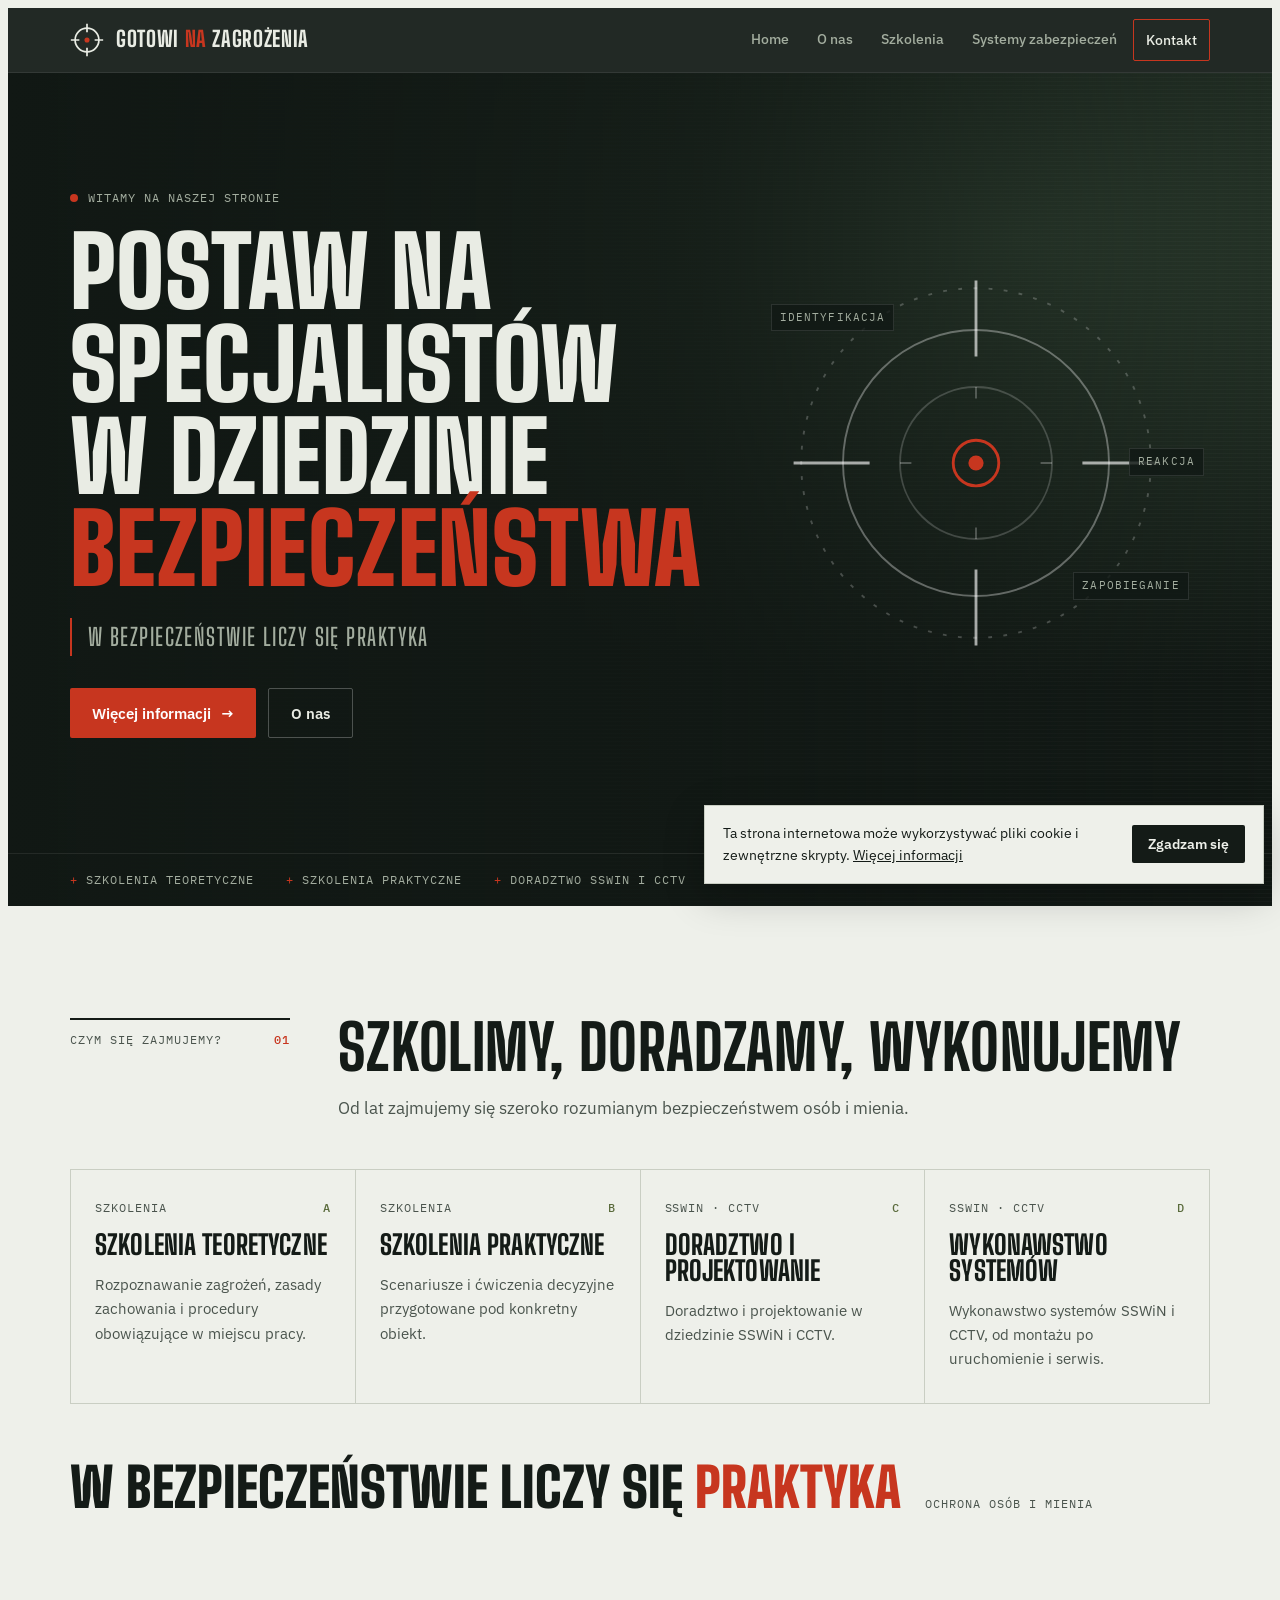
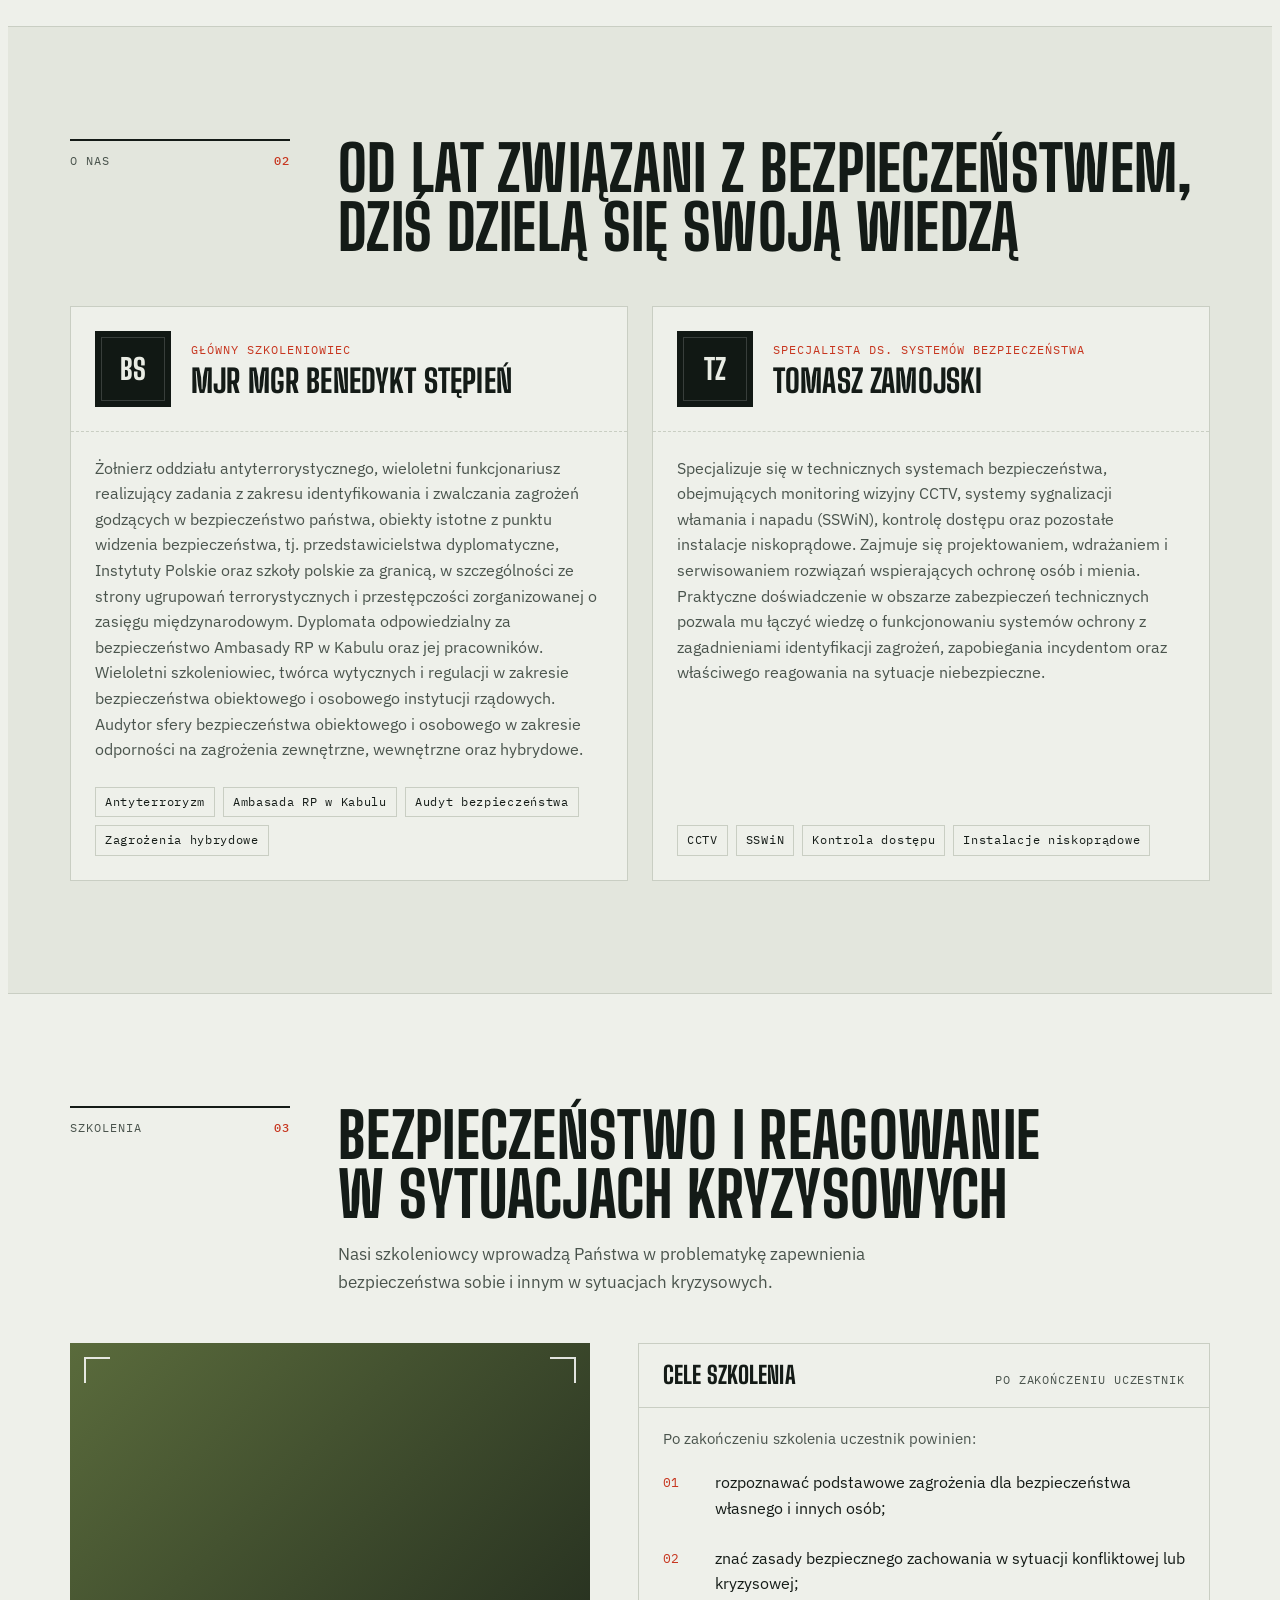
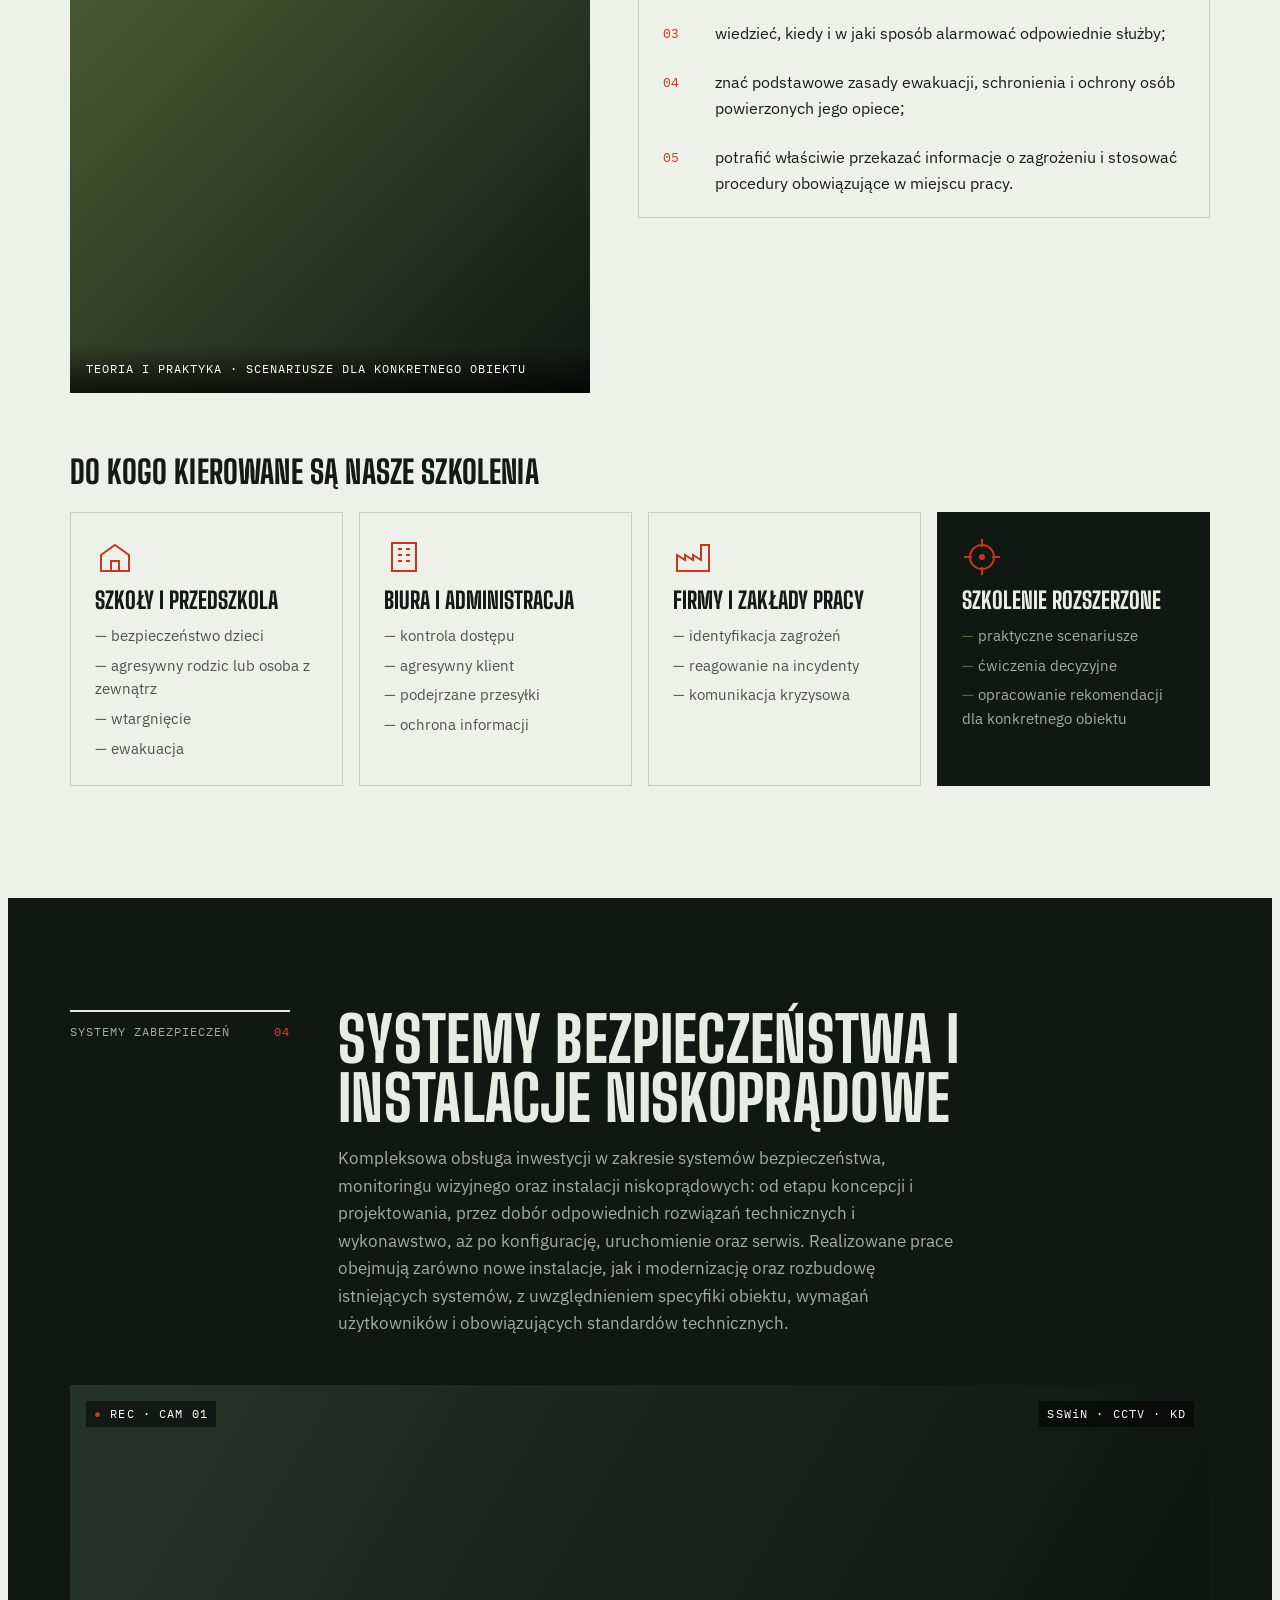
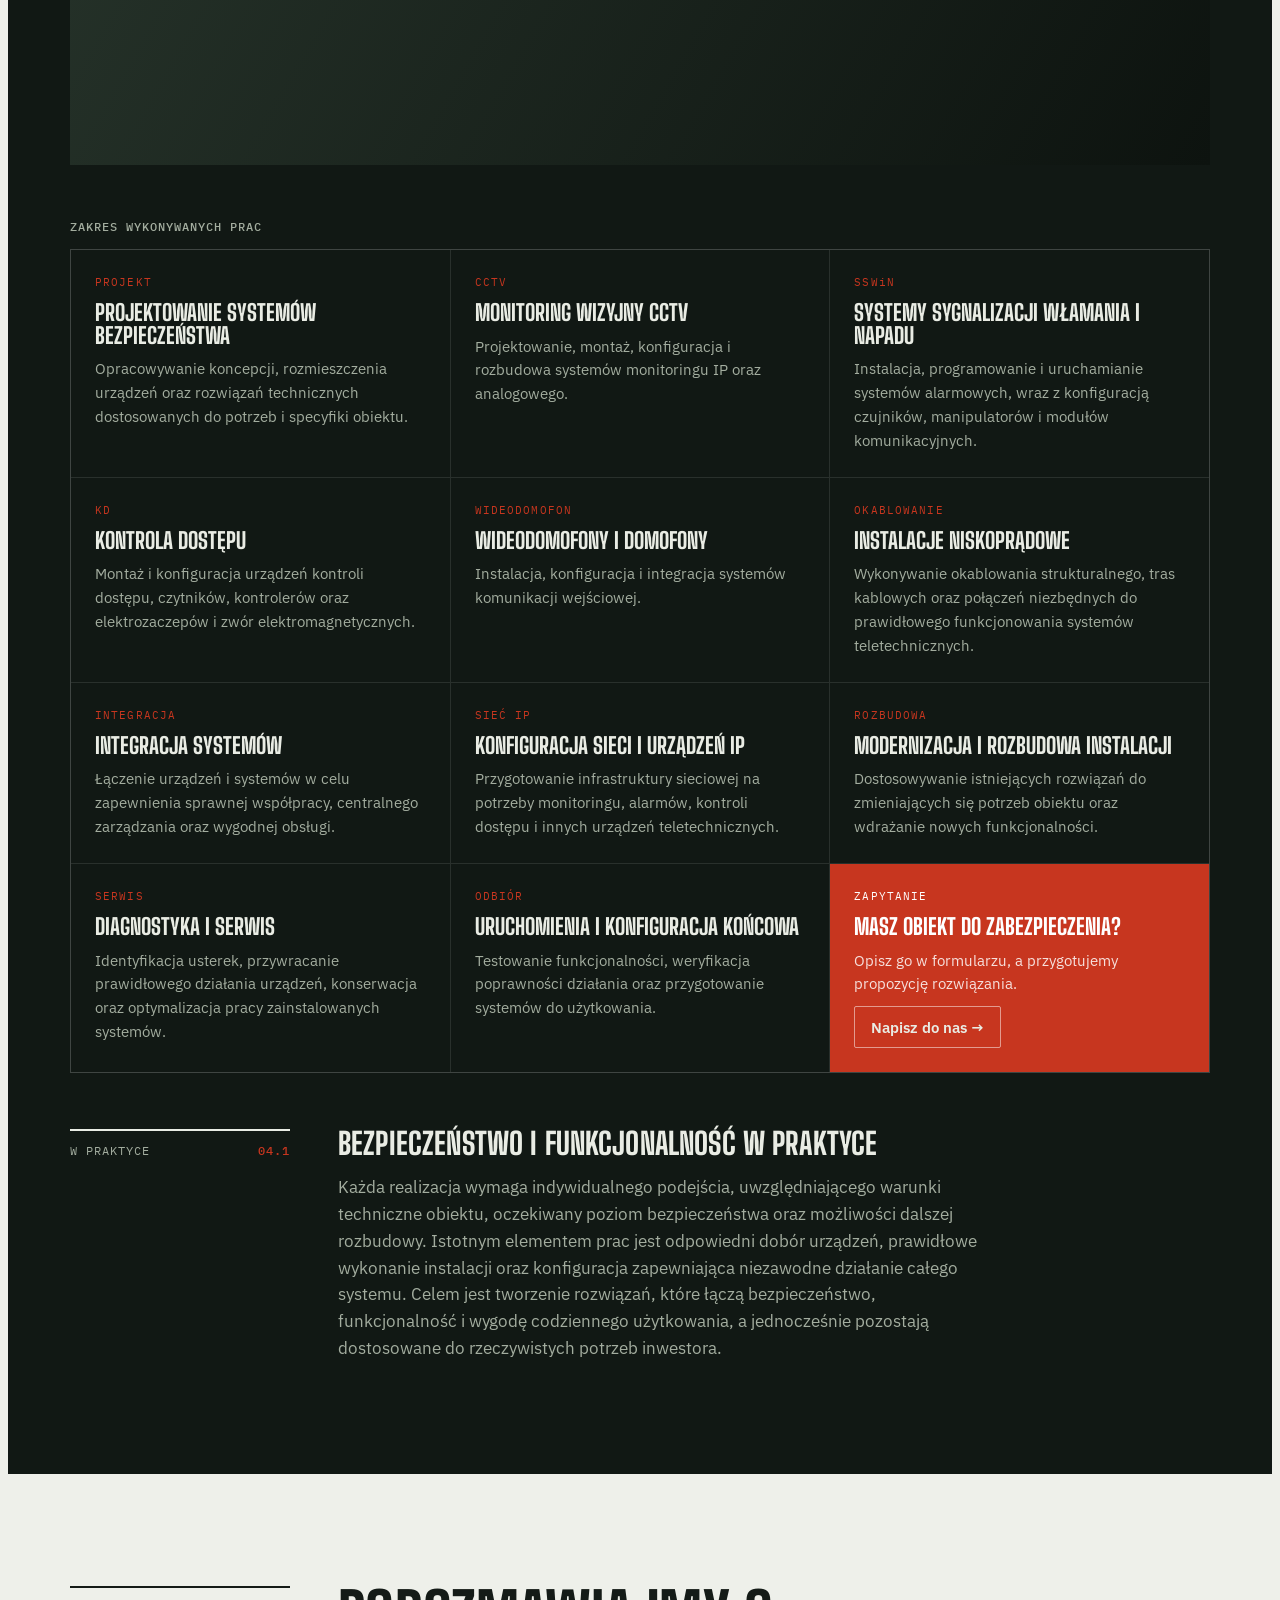
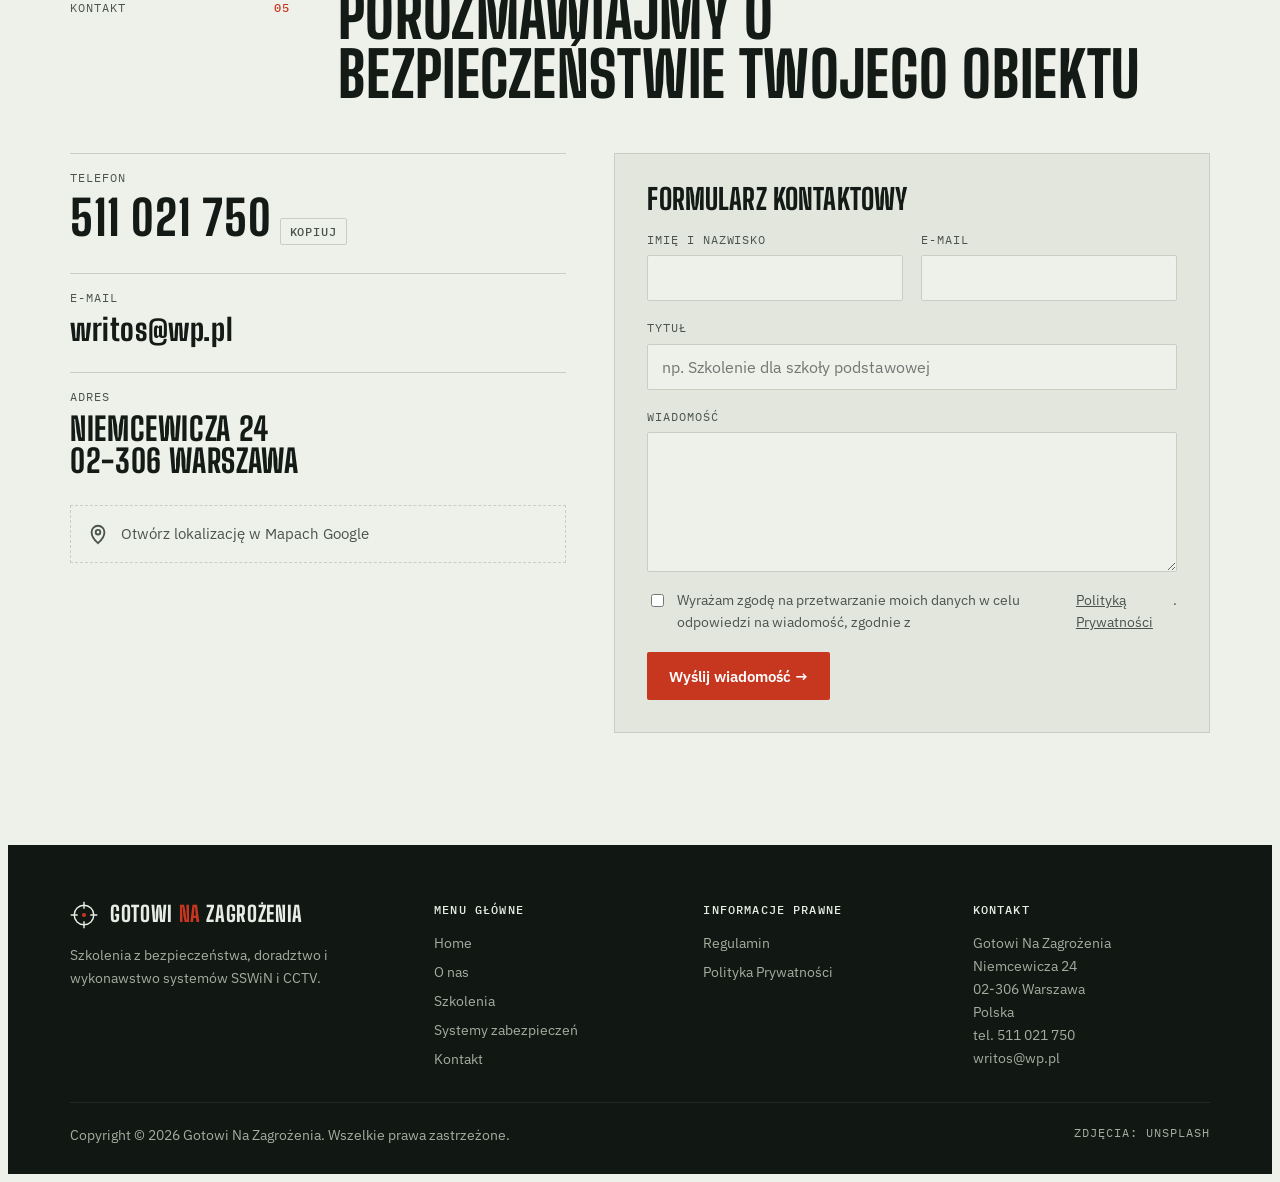
==== commit a8a144da: "Add Regulamin and Polityka prywatności pages, shared stylesheet Co-Authored-By: Claude Opus 5.5 (1M " ====
--- a/index.html
+++ b/index.html
@@ -7,219 +7,7 @@
 <meta name="claude:viewport-fit-sides" content="cover">
 <link rel="preconnect" href="https://fonts.googleapis.com">
 <link rel="stylesheet" href="https://fonts.googleapis.com/css2?family=Big+Shoulders+Display:wght@600;800;900&family=IBM+Plex+Sans:wght@400;500;600&family=IBM+Plex+Mono:wght@400;500&display=swap">
-<style>
-/* Layout: odprawa taktyczna. Ciemna, pełnoszeroka karta otwarcia z celownikiem, potem jasne "akta" z siatką 12 kolumn i kodami sekcji jak w dokumentacji obiektowej. */
-:root{
-  --paper:#EEF0EA; --paper-2:#E3E6DD; --ink:#141B17; --ink-2:#4A544D; --line:#C9CEC3;
-  --night:#111814; --night-2:#1B241F; --on-night:#E9ECE4; --on-night-2:#A3AD9F;
-  --signal:#C7361F; --olive:#5A6B3C;
-  --display:"Big Shoulders Display","Arial Narrow","Roboto Condensed",Impact,sans-serif;
-  --body:"IBM Plex Sans",system-ui,-apple-system,"Segoe UI",sans-serif;
-  --mono:"IBM Plex Mono",ui-monospace,Menlo,Consolas,monospace;
-  --wrap:1180px;
-}
-@media (prefers-color-scheme:dark){:root:not([data-theme="light"]){
-  --paper:#151B17; --paper-2:#1C241F; --ink:#E6EAE1; --ink-2:#A2AC9F; --line:#2E3832;
-  --night:#0B100D; --night-2:#141B17; --on-night:#E9ECE4; --on-night-2:#9AA596;
-  --signal:#E5583F; --olive:#9DB071; color-scheme:dark}}
-:root[data-theme="dark"]{
-  --paper:#151B17; --paper-2:#1C241F; --ink:#E6EAE1; --ink-2:#A2AC9F; --line:#2E3832;
-  --night:#0B100D; --night-2:#141B17; --on-night:#E9ECE4; --on-night-2:#9AA596;
-  --signal:#E5583F; --olive:#9DB071; color-scheme:dark}
-
-*{box-sizing:border-box}
-html{scroll-behavior:smooth}
-@media (prefers-reduced-motion:reduce){html{scroll-behavior:auto}*{animation:none!important;transition:none!important}}
-body{background:var(--paper);color:var(--ink);font:400 16px/1.6 var(--body);-webkit-font-smoothing:antialiased}
-body::before{content:"";position:fixed;inset:0 0 auto;height:env(safe-area-inset-top,0px);z-index:10;background:var(--night)}
-a{color:inherit}
-:focus-visible{outline:2px solid var(--signal);outline-offset:3px}
-.wrap{max-width:var(--wrap);margin:0 auto;padding-left:max(20px,env(safe-area-inset-left,0px));padding-right:max(20px,env(safe-area-inset-right,0px))}
-.mono{font-family:var(--mono);font-size:.78rem;letter-spacing:.08em;text-transform:uppercase}
-h1,h2,h3{font-family:var(--display);font-weight:800;line-height:.95;letter-spacing:.005em;text-transform:uppercase;text-wrap:balance;margin:0}
-
-/* Header */
-.top{position:sticky;top:env(safe-area-inset-top,0px);z-index:20;background:color-mix(in srgb,var(--night) 92%,transparent);backdrop-filter:blur(8px);color:var(--on-night);border-bottom:1px solid #ffffff14}
-.top .wrap{display:flex;align-items:center;justify-content:space-between;gap:20px;min-height:64px}
-.brand{display:flex;align-items:center;gap:12px;text-decoration:none}
-.brand svg{flex:none}
-.brand b{font-family:var(--display);font-weight:800;font-size:1.35rem;letter-spacing:.03em;text-transform:uppercase;line-height:1}
-.brand b span{color:var(--signal)}
-nav ul{display:flex;gap:4px;list-style:none;margin:0;padding:0;flex-wrap:wrap}
-nav a{display:block;padding:8px 12px;text-decoration:none;font-size:.9rem;font-weight:500;color:var(--on-night-2);border-radius:2px;transition:color .15s,background .15s}
-nav a:hover{color:var(--on-night);background:#ffffff10}
-nav a.cta{color:var(--on-night);border:1px solid var(--signal)}
-nav a.cta:hover{background:var(--signal)}
-.burger{display:none}
-@media (max-width:860px){
-  nav ul{display:none}
-  .top.open nav ul{display:flex;position:absolute;left:0;right:0;top:100%;flex-direction:column;background:var(--night);padding:8px max(20px,env(safe-area-inset-right,0px)) 16px max(20px,env(safe-area-inset-left,0px));border-bottom:1px solid #ffffff14}
-  .burger{display:inline-flex;align-items:center;gap:8px;background:none;border:1px solid #ffffff30;color:var(--on-night);font:500 .8rem var(--mono);letter-spacing:.1em;padding:8px 12px;border-radius:2px;cursor:pointer}
-}
-
-/* Hero */
-.hero{position:relative;background:var(--night);color:var(--on-night);overflow:hidden;isolation:isolate}
-.hero .photo{position:absolute;inset:0;z-index:-2;background:radial-gradient(120% 90% at 80% 20%,#2a3a2c 0%,var(--night) 60%)}
-.hero .photo img{width:100%;height:100%;object-fit:cover;opacity:.42;filter:grayscale(.6) contrast(1.1)}
-.hero::after{content:"";position:absolute;inset:0;z-index:-1;background:
-  linear-gradient(90deg,var(--night) 0%,color-mix(in srgb,var(--night) 70%,transparent) 55%,transparent 100%),
-  repeating-linear-gradient(0deg,#ffffff06 0 1px,transparent 1px 4px)}
-.hero .wrap{display:grid;grid-template-columns:minmax(0,1.35fr) minmax(0,1fr);gap:40px;align-items:center;padding-block:clamp(56px,9vw,120px)}
-.eyebrow{display:flex;align-items:center;gap:10px;color:var(--on-night-2)}
-.eyebrow i{width:8px;height:8px;border-radius:50%;background:var(--signal);box-shadow:0 0 0 0 var(--signal);animation:rec 2s infinite}
-@keyframes rec{0%{box-shadow:0 0 0 0 color-mix(in srgb,var(--signal) 70%,transparent)}70%{box-shadow:0 0 0 10px transparent}100%{box-shadow:0 0 0 0 transparent}}
-.hero h1{font-size:clamp(2.9rem,7.6vw,6.4rem);font-weight:900;margin:18px 0 22px}
-.hero h1 em{font-style:normal;color:var(--signal)}
-.hero .lead{font-family:var(--display);font-weight:600;font-size:clamp(1.15rem,2vw,1.5rem);letter-spacing:.06em;text-transform:uppercase;color:var(--on-night-2);margin:0 0 32px;padding-left:16px;border-left:2px solid var(--signal)}
-.btns{display:flex;gap:12px;flex-wrap:wrap}
-.btn{display:inline-flex;align-items:center;gap:10px;padding:14px 22px;font:600 .95rem var(--body);text-decoration:none;border-radius:2px;transition:transform .15s,background .15s}
-.btn:active{transform:translateY(1px)}
-.btn.primary{background:var(--signal);color:#fff}
-.btn.primary:hover{background:color-mix(in srgb,var(--signal) 85%,#000)}
-.btn.ghost{border:1px solid #ffffff40;color:var(--on-night)}
-.btn.ghost:hover{background:#ffffff12}
-.reticle{justify-self:center;width:min(100%,380px);aspect-ratio:1;max-width:100%;position:relative}
-.reticle svg{width:100%;height:100%;display:block}
-.reticle .spin{transform-origin:50% 50%;animation:spin 40s linear infinite}
-@keyframes spin{to{transform:rotate(360deg)}}
-.reticle .tag{position:absolute;font-family:var(--mono);font-size:.7rem;letter-spacing:.1em;color:var(--on-night-2);background:color-mix(in srgb,var(--night) 80%,transparent);padding:4px 8px;border:1px solid #ffffff1c}
-.reticle .t1{top:8%;left:-4%}.reticle .t2{bottom:14%;right:-6%}.reticle .t3{top:46%;right:-10%}
-.ticker{border-top:1px solid #ffffff14;color:var(--on-night-2)}
-.ticker .wrap{display:flex;flex-wrap:wrap;gap:8px 32px;padding-block:16px}
-.ticker span::before{content:"+ ";color:var(--signal)}
-@media (max-width:860px){.hero .wrap{grid-template-columns:1fr}.reticle{width:min(70%,300px)}.reticle .t3{display:none}}
-
-/* Sections */
-section{scroll-margin-top:70px}
-.sec{padding-block:clamp(64px,9vw,112px)}
-.sec-head{display:grid;grid-template-columns:minmax(0,220px) minmax(0,1fr);gap:24px 48px;margin-bottom:48px;align-items:start}
-.code{color:var(--ink-2);border-top:2px solid var(--ink);padding-top:10px;display:flex;justify-content:space-between;gap:12px}
-.code b{color:var(--signal);font-weight:500}
-.sec-head h2{font-size:clamp(2.2rem,5vw,3.9rem)}
-.sec-head p{max-width:62ch;color:var(--ink-2);font-size:1.075rem;margin:16px 0 0}
-@media (max-width:760px){.sec-head{grid-template-columns:1fr}}
-
-/* Co robimy */
-.pillars{display:grid;grid-template-columns:repeat(4,minmax(0,1fr));border-top:1px solid var(--line);border-left:1px solid var(--line)}
-.pillar{padding:28px 24px 32px;border-right:1px solid var(--line);border-bottom:1px solid var(--line);display:flex;flex-direction:column;gap:14px;min-width:0;transition:background .2s}
-.pillar:hover{background:var(--paper-2)}
-.pillar .k{display:flex;justify-content:space-between;color:var(--ink-2)}
-.pillar .k b{color:var(--olive);font-weight:500}
-.pillar h3{font-size:1.7rem}
-.pillar p{margin:0;color:var(--ink-2);font-size:.95rem}
-@media (max-width:980px){.pillars{grid-template-columns:repeat(2,minmax(0,1fr))}}
-@media (max-width:520px){.pillars{grid-template-columns:1fr}}
-.motto{margin-top:56px;display:flex;flex-wrap:wrap;align-items:baseline;gap:8px 24px}
-.motto strong{font-family:var(--display);font-weight:900;font-size:clamp(2rem,5vw,3.4rem);text-transform:uppercase;line-height:1}
-.motto strong span{color:var(--signal)}
-.motto small{color:var(--ink-2)}
-
-/* O nas */
-.team{background:var(--paper-2);border-block:1px solid var(--line)}
-.people{display:grid;grid-template-columns:repeat(2,minmax(0,1fr));gap:24px}
-.person{background:var(--paper);border:1px solid var(--line);display:grid;grid-template-rows:auto 1fr;min-width:0}
-.person header{display:flex;gap:20px;align-items:center;padding:24px;border-bottom:1px dashed var(--line)}
-.badge{flex:none;width:76px;height:76px;display:grid;place-items:center;background:var(--night);color:var(--on-night);font-family:var(--display);font-weight:800;font-size:1.8rem;position:relative}
-.badge::after{content:"";position:absolute;inset:6px;border:1px solid #ffffff2a}
-.person .role{color:var(--signal)}
-.person h3{font-size:2rem;margin-top:6px}
-.person .bio{padding:24px;margin:0;color:var(--ink-2)}
-.chips{display:flex;flex-wrap:wrap;gap:8px;padding:0 24px 24px}
-.chip{font-family:var(--mono);font-size:.72rem;letter-spacing:.06em;padding:5px 9px;border:1px solid var(--line);color:var(--ink)}
-@media (max-width:860px){.people{grid-template-columns:1fr}}
-
-/* Szkolenia */
-.train-grid{display:grid;grid-template-columns:minmax(0,1fr) minmax(0,1.1fr);gap:48px;align-items:start}
-.figure{position:relative;background:linear-gradient(135deg,var(--olive),var(--night));aspect-ratio:4/5;max-width:100%;overflow:hidden}
-.figure img{width:100%;height:100%;object-fit:cover;display:block;filter:grayscale(.35)}
-.figure figcaption{position:absolute;left:0;right:0;bottom:0;padding:14px 16px;background:linear-gradient(transparent,#000000b0);color:#fff}
-.figure .corner{position:absolute;width:26px;height:26px;border:2px solid #fff;opacity:.85}
-.figure .c1{top:14px;left:14px;border-right:0;border-bottom:0}.figure .c2{top:14px;right:14px;border-left:0;border-bottom:0}
-.goals{border:1px solid var(--line);background:var(--paper)}
-.goals h3{font-size:1.5rem;padding:20px 24px;border-bottom:1px solid var(--line);display:flex;justify-content:space-between;align-items:baseline;gap:12px}
-.goals h3 small{font-family:var(--mono);font-size:.72rem;font-weight:400;color:var(--ink-2);letter-spacing:.08em}
-.goals ol{list-style:none;margin:0;padding:8px 0;counter-reset:g}
-.goals li{counter-increment:g;display:grid;grid-template-columns:44px minmax(0,1fr);gap:8px;padding:12px 24px}
-.goals li::before{content:counter(g,decimal-leading-zero);font-family:var(--mono);font-size:.8rem;color:var(--signal);padding-top:3px}
-.goals .intro{padding:18px 24px 0;margin:0;color:var(--ink-2);font-size:.95rem}
-.audience{margin-top:64px}
-.audience h3.sub{font-size:2rem;margin-bottom:24px}
-.aud{display:grid;grid-template-columns:repeat(4,minmax(0,1fr));gap:16px}
-.card{border:1px solid var(--line);padding:24px;display:flex;flex-direction:column;gap:12px;min-width:0;background:var(--paper)}
-.card .ico{width:40px;height:40px;color:var(--signal)}
-.card h4{margin:0;font-family:var(--display);font-weight:800;font-size:1.45rem;text-transform:uppercase;line-height:1}
-.card ul{margin:0;padding:0;list-style:none;display:flex;flex-direction:column;gap:6px;color:var(--ink-2);font-size:.93rem}
-.card li::before{content:"— ";color:var(--olive)}
-.card.ext{background:var(--night);color:var(--on-night);border-color:var(--night)}
-.card.ext ul{color:var(--on-night-2)}
-@media (max-width:980px){.train-grid{grid-template-columns:1fr}.figure{aspect-ratio:16/9}.aud{grid-template-columns:repeat(2,minmax(0,1fr))}}
-@media (max-width:520px){.aud{grid-template-columns:1fr}}
-
-/* Systemy */
-.systems{background:var(--night);color:var(--on-night)}
-.systems .code{border-color:var(--on-night);color:var(--on-night-2)}
-.systems .sec-head p{color:var(--on-night-2)}
-.sys-band{position:relative;aspect-ratio:21/7;max-width:100%;margin-bottom:56px;overflow:hidden;background:linear-gradient(120deg,#26332a,#0d130f)}
-.sys-band img{width:100%;height:100%;object-fit:cover;opacity:.7;filter:grayscale(.5) contrast(1.05)}
-.sys-band .hud{position:absolute;inset:0;display:flex;justify-content:space-between;align-items:flex-start;padding:16px;font-family:var(--mono);font-size:.72rem;letter-spacing:.1em;color:#fff}
-.sys-band .hud span{background:#00000080;padding:4px 8px}
-.sys-band .hud .rec::before{content:"● ";color:var(--signal)}
-@media (max-width:640px){.sys-band{aspect-ratio:16/9}}
-.scope{display:grid;grid-template-columns:repeat(3,minmax(0,1fr));gap:1px;background:#ffffff1a;border:1px solid #ffffff1a}
-.scope li{list-style:none;background:var(--night);padding:24px;display:flex;flex-direction:column;gap:10px;min-width:0;transition:background .2s}
-.scope li:hover{background:var(--night-2)}
-.scope .tag{font-family:var(--mono);font-size:.7rem;letter-spacing:.1em;color:var(--signal)}
-.scope h4{margin:0;font-family:var(--display);font-weight:800;font-size:1.4rem;text-transform:uppercase;line-height:1.02}
-.scope p{margin:0;color:var(--on-night-2);font-size:.93rem}
-.scope{padding:0;margin:0}
-@media (max-width:980px){.scope{grid-template-columns:repeat(2,minmax(0,1fr))}}
-@media (max-width:600px){.scope{grid-template-columns:1fr}}
-.practice{margin-top:56px;display:grid;grid-template-columns:minmax(0,220px) minmax(0,1fr);gap:24px 48px}
-.practice h3{font-size:1.9rem}
-.practice p{margin:0;max-width:66ch;color:var(--on-night-2);font-size:1.05rem}
-@media (max-width:760px){.practice{grid-template-columns:1fr}}
-
-/* Kontakt */
-.contact-grid{display:grid;grid-template-columns:minmax(0,1fr) minmax(0,1.2fr);gap:48px}
-.info{display:flex;flex-direction:column;gap:28px}
-.info .row{border-top:1px solid var(--line);padding-top:14px;display:grid;gap:6px}
-.info .row .mono{color:var(--ink-2)}
-.big{font-family:var(--display);font-weight:800;font-size:clamp(2rem,4.5vw,3rem);line-height:1;text-transform:uppercase;letter-spacing:.02em;font-variant-numeric:tabular-nums}
-.copy{margin-left:8px;font:500 .72rem var(--mono);letter-spacing:.08em;background:none;border:1px solid var(--line);color:var(--ink-2);padding:5px 9px;cursor:pointer;vertical-align:middle;border-radius:2px}
-.copy:hover{border-color:var(--ink);color:var(--ink)}
-.map{display:flex;align-items:center;gap:12px;padding:16px;border:1px dashed var(--line);text-decoration:none;color:var(--ink-2);font-size:.92rem}
-.map:hover{border-color:var(--signal);color:var(--ink)}
-form{border:1px solid var(--line);background:var(--paper-2);padding:clamp(20px,3vw,32px);display:grid;grid-template-columns:repeat(2,minmax(0,1fr));gap:18px}
-form h3{grid-column:1/-1;font-size:1.8rem}
-.f{display:grid;gap:6px;min-width:0}
-.f.full{grid-column:1/-1}
-.f label{font-family:var(--mono);font-size:.72rem;letter-spacing:.08em;text-transform:uppercase;color:var(--ink-2)}
-.f input,.f textarea{font:400 1rem var(--body);color:var(--ink);background:var(--paper);border:1px solid var(--line);border-radius:2px;padding:12px 14px;width:100%}
-.f input:focus,.f textarea:focus{outline:none;border-color:var(--signal);box-shadow:0 0 0 3px color-mix(in srgb,var(--signal) 20%,transparent)}
-.f textarea{min-height:140px;resize:vertical}
-.consent{grid-column:1/-1;display:flex;gap:10px;align-items:flex-start;font-size:.85rem;color:var(--ink-2)}
-.consent input{margin-top:4px;accent-color:var(--signal)}
-form .btn{justify-self:start;border:0;cursor:pointer}
-.sent{grid-column:1/-1;margin:0;font-size:.92rem;color:var(--olive);font-weight:500}
-@media (max-width:860px){.contact-grid{grid-template-columns:1fr}}
-@media (max-width:520px){form{grid-template-columns:1fr}}
-
-/* Footer */
-footer{background:var(--night);color:var(--on-night-2);font-size:.9rem}
-footer .wrap{display:grid;grid-template-columns:minmax(0,1.4fr) repeat(3,minmax(0,1fr));gap:32px;padding-block:56px 28px}
-footer h5{margin:0 0 12px;font-family:var(--mono);font-weight:500;font-size:.72rem;letter-spacing:.1em;text-transform:uppercase;color:var(--on-night)}
-footer ul{list-style:none;margin:0;padding:0;display:grid;gap:6px}
-footer a{text-decoration:none}
-footer a:hover{color:var(--on-night)}
-footer address{font-style:normal}
-.legal{grid-column:1/-1;border-top:1px solid #ffffff14;padding-top:20px;display:flex;justify-content:space-between;flex-wrap:wrap;gap:12px}
-@media (max-width:860px){footer .wrap{grid-template-columns:repeat(2,minmax(0,1fr))}}
-@media (max-width:480px){footer .wrap{grid-template-columns:1fr}}
-
-.cookie{position:fixed;left:max(16px,env(safe-area-inset-left,0px));right:max(16px,env(safe-area-inset-right,0px));bottom:calc(16px + env(safe-area-inset-bottom,0px));z-index:30;max-width:560px;margin-left:auto;background:var(--paper);color:var(--ink);border:1px solid var(--line);box-shadow:0 12px 40px #0000003a;padding:16px 18px;display:flex;gap:16px;align-items:center;flex-wrap:wrap;font-size:.88rem}
-.cookie p{margin:0;flex:1 1 240px}
-.cookie button{background:var(--ink);color:var(--paper);border:0;padding:10px 16px;font:600 .85rem var(--body);cursor:pointer;border-radius:2px}
-</style>
+<link rel="stylesheet" href="styles.css">
 </head>
 <body>
 
@@ -241,7 +29,6 @@
     </nav>
   </div>
 </header>
-
 <main>
 <section class="hero" id="home">
   <div class="photo"><img src="https://images.unsplash.com/photo-1557597774-9d273605dfa9?w=2000&q=70&auto=format&fit=crop" alt="" onerror="this.remove()"></div>
@@ -421,6 +208,7 @@
     <div class="contact-grid">
       <div class="info">
         <div class="row"><span class="mono">Telefon</span><div><span class="big" id="phone">511 021 750</span><button class="copy" type="button" id="copyPhone">KOPIUJ</button></div></div>
+        <div class="row"><span class="mono">E-mail</span><span class="big" style="font-size:clamp(1.4rem,3vw,1.9rem);text-transform:none">writos@wp.pl</span></div>
         <div class="row"><span class="mono">Adres</span><address class="big" style="font-size:clamp(1.5rem,3vw,2rem);font-style:normal">Niemcewicza 24<br>02-306 Warszawa</address></div>
         <a class="map" href="https://www.google.com/maps/search/?api=1&query=Niemcewicza+24,+02-306+Warszawa" target="_blank" rel="noopener">
           <svg width="22" height="22" viewBox="0 0 24 24" fill="none" stroke="currentColor" stroke-width="2" aria-hidden="true"><path d="M12 22s7-6.2 7-12a7 7 0 1 0-14 0c0 5.8 7 12 7 12z"/><circle cx="12" cy="10" r="2.5"/></svg>
@@ -433,7 +221,7 @@
         <div class="f"><label for="f-mail">E-mail</label><input id="f-mail" name="email" type="email" autocomplete="email" required></div>
         <div class="f full"><label for="f-title">Tytuł</label><input id="f-title" name="title" placeholder="np. Szkolenie dla szkoły podstawowej"></div>
         <div class="f full"><label for="f-msg">Wiadomość</label><textarea id="f-msg" name="msg" required></textarea></div>
-        <label class="consent" for="f-ok"><input type="checkbox" id="f-ok" required>Wyrażam zgodę na przetwarzanie moich danych w celu odpowiedzi na wiadomość, zgodnie z Polityką Prywatności.</label>
+        <label class="consent" for="f-ok"><input type="checkbox" id="f-ok" required>Wyrażam zgodę na przetwarzanie moich danych w celu odpowiedzi na wiadomość, zgodnie z <a href="polityka-prywatnosci.html">Polityką Prywatności</a>.</label>
         <button class="btn primary" type="submit">Wyślij wiadomość →</button>
         <p class="sent" id="sent" hidden></p>
       </form>
@@ -452,14 +240,13 @@
       <p style="margin:0;max-width:34ch">Szkolenia z bezpieczeństwa, doradztwo i wykonawstwo systemów SSWiN i CCTV.</p>
     </div>
     <div><h5>Menu główne</h5><ul><li><a href="#home">Home</a></li><li><a href="#o-nas">O nas</a></li><li><a href="#szkolenia">Szkolenia</a></li><li><a href="#systemy">Systemy zabezpieczeń</a></li><li><a href="#kontakt">Kontakt</a></li></ul></div>
-    <div><h5>Informacje prawne</h5><ul><li><a href="https://gotowinazagrozenia.pl/regulamin" target="_blank" rel="noopener">Regulamin</a></li><li><a href="https://gotowinazagrozenia.pl/polityka-prywatnosci" target="_blank" rel="noopener">Polityka Prywatności</a></li></ul></div>
-    <div><h5>Kontakt</h5><address>Gotowi Na Zagrożenia<br>Niemcewicza 24<br>02-306 Warszawa<br>Polska<br>tel. 511 021 750</address></div>
+    <div><h5>Informacje prawne</h5><ul><li><a href="regulamin.html">Regulamin</a></li><li><a href="polityka-prywatnosci.html">Polityka Prywatności</a></li></ul></div>
+    <div><h5>Kontakt</h5><address>Gotowi Na Zagrożenia<br>Niemcewicza 24<br>02-306 Warszawa<br>Polska<br>tel. 511 021 750<br>writos@wp.pl</address></div>
     <div class="legal"><span>Copyright © 2026 Gotowi Na Zagrożenia. Wszelkie prawa zastrzeżone.</span><span class="mono">Zdjęcia: Unsplash</span></div>
   </div>
 </footer>
-
 <div class="cookie" id="cookie" role="region" aria-label="Pliki cookie">
-  <p>Ta strona internetowa może wykorzystywać pliki cookie i zewnętrzne skrypty. <a href="https://gotowinazagrozenia.pl/polityka-prywatnosci" target="_blank" rel="noopener">Więcej informacji</a></p>
+  <p>Ta strona internetowa może wykorzystywać pliki cookie i zewnętrzne skrypty. <a href="polityka-prywatnosci.html">Więcej informacji</a></p>
   <button type="button" id="cookieOk">Zgadzam się</button>
 </div>
 
@@ -471,14 +258,14 @@
   var c=document.getElementById('cookie');
   try{if(localStorage.getItem('gnz-cookie'))c.hidden=true}catch(e){}
   document.getElementById('cookieOk').addEventListener('click',function(){c.hidden=true;try{localStorage.setItem('gnz-cookie','1')}catch(e){}});
-  document.getElementById('copyPhone').addEventListener('click',function(){
+  var cp=document.getElementById('copyPhone');if(cp)cp.addEventListener('click',function(){
     var btn=this,t='511021750';
     function done(){btn.textContent='SKOPIOWANO';setTimeout(function(){btn.textContent='KOPIUJ'},1600)}
     function sel(){var r=document.createRange();r.selectNodeContents(document.getElementById('phone'));var s=getSelection();s.removeAllRanges();s.addRange(r)}
     try{navigator.clipboard.writeText(t).then(done,sel)}catch(e){sel()}
   });
   var f=document.getElementById('form'),s=document.getElementById('sent');
-  f.addEventListener('submit',function(e){
+  if(f)f.addEventListener('submit',function(e){
     e.preventDefault();
     if(!f.checkValidity()){s.style.color='var(--signal)';s.textContent='Uzupełnij imię i nazwisko, poprawny e-mail, wiadomość oraz zaznacz zgodę.';s.hidden=false;return}
     s.style.color='';s.textContent='To jest makieta, więc wiadomość nie została wysłana. Na docelowej stronie formularz trafi na skrzynkę firmy.';s.hidden=false;
--- a/styles.css
+++ b/styles.css
@@ -0,0 +1,244 @@
+/* Layout: odprawa taktyczna. Ciemna, pełnoszeroka karta otwarcia z celownikiem, potem jasne "akta" z siatką 12 kolumn i kodami sekcji jak w dokumentacji obiektowej. */
+:root{
+  --paper:#EEF0EA; --paper-2:#E3E6DD; --ink:#141B17; --ink-2:#4A544D; --line:#C9CEC3;
+  --night:#111814; --night-2:#1B241F; --on-night:#E9ECE4; --on-night-2:#A3AD9F;
+  --signal:#C7361F; --olive:#5A6B3C;
+  --display:"Big Shoulders Display","Arial Narrow","Roboto Condensed",Impact,sans-serif;
+  --body:"IBM Plex Sans",system-ui,-apple-system,"Segoe UI",sans-serif;
+  --mono:"IBM Plex Mono",ui-monospace,Menlo,Consolas,monospace;
+  --wrap:1180px;
+}
+@media (prefers-color-scheme:dark){:root:not([data-theme="light"]){
+  --paper:#151B17; --paper-2:#1C241F; --ink:#E6EAE1; --ink-2:#A2AC9F; --line:#2E3832;
+  --night:#0B100D; --night-2:#141B17; --on-night:#E9ECE4; --on-night-2:#9AA596;
+  --signal:#E5583F; --olive:#9DB071; color-scheme:dark}}
+:root[data-theme="dark"]{
+  --paper:#151B17; --paper-2:#1C241F; --ink:#E6EAE1; --ink-2:#A2AC9F; --line:#2E3832;
+  --night:#0B100D; --night-2:#141B17; --on-night:#E9ECE4; --on-night-2:#9AA596;
+  --signal:#E5583F; --olive:#9DB071; color-scheme:dark}
+
+*{box-sizing:border-box}
+html{scroll-behavior:smooth}
+@media (prefers-reduced-motion:reduce){html{scroll-behavior:auto}*{animation:none!important;transition:none!important}}
+body{background:var(--paper);color:var(--ink);font:400 16px/1.6 var(--body);-webkit-font-smoothing:antialiased}
+body::before{content:"";position:fixed;inset:0 0 auto;height:env(safe-area-inset-top,0px);z-index:10;background:var(--night)}
+a{color:inherit}
+:focus-visible{outline:2px solid var(--signal);outline-offset:3px}
+.wrap{max-width:var(--wrap);margin:0 auto;padding-left:max(20px,env(safe-area-inset-left,0px));padding-right:max(20px,env(safe-area-inset-right,0px))}
+.mono{font-family:var(--mono);font-size:.78rem;letter-spacing:.08em;text-transform:uppercase}
+h1,h2,h3{font-family:var(--display);font-weight:800;line-height:.95;letter-spacing:.005em;text-transform:uppercase;text-wrap:balance;margin:0}
+
+/* Header */
+.top{position:sticky;top:env(safe-area-inset-top,0px);z-index:20;background:color-mix(in srgb,var(--night) 92%,transparent);backdrop-filter:blur(8px);color:var(--on-night);border-bottom:1px solid #ffffff14}
+.top .wrap{display:flex;align-items:center;justify-content:space-between;gap:20px;min-height:64px}
+.brand{display:flex;align-items:center;gap:12px;text-decoration:none}
+.brand svg{flex:none}
+.brand b{font-family:var(--display);font-weight:800;font-size:1.35rem;letter-spacing:.03em;text-transform:uppercase;line-height:1}
+.brand b span{color:var(--signal)}
+nav ul{display:flex;gap:4px;list-style:none;margin:0;padding:0;flex-wrap:wrap}
+nav a{display:block;padding:8px 12px;text-decoration:none;font-size:.9rem;font-weight:500;color:var(--on-night-2);border-radius:2px;transition:color .15s,background .15s}
+nav a:hover{color:var(--on-night);background:#ffffff10}
+nav a.cta{color:var(--on-night);border:1px solid var(--signal)}
+nav a.cta:hover{background:var(--signal)}
+.burger{display:none}
+@media (max-width:860px){
+  nav ul{display:none}
+  .top.open nav ul{display:flex;position:absolute;left:0;right:0;top:100%;flex-direction:column;background:var(--night);padding:8px max(20px,env(safe-area-inset-right,0px)) 16px max(20px,env(safe-area-inset-left,0px));border-bottom:1px solid #ffffff14}
+  .burger{display:inline-flex;align-items:center;gap:8px;background:none;border:1px solid #ffffff30;color:var(--on-night);font:500 .8rem var(--mono);letter-spacing:.1em;padding:8px 12px;border-radius:2px;cursor:pointer}
+}
+
+/* Hero */
+.hero{position:relative;background:var(--night);color:var(--on-night);overflow:hidden;isolation:isolate}
+.hero .photo{position:absolute;inset:0;z-index:-2;background:radial-gradient(120% 90% at 80% 20%,#2a3a2c 0%,var(--night) 60%)}
+.hero .photo img{width:100%;height:100%;object-fit:cover;opacity:.42;filter:grayscale(.6) contrast(1.1)}
+.hero::after{content:"";position:absolute;inset:0;z-index:-1;background:
+  linear-gradient(90deg,var(--night) 0%,color-mix(in srgb,var(--night) 70%,transparent) 55%,transparent 100%),
+  repeating-linear-gradient(0deg,#ffffff06 0 1px,transparent 1px 4px)}
+.hero .wrap{display:grid;grid-template-columns:minmax(0,1.35fr) minmax(0,1fr);gap:40px;align-items:center;padding-block:clamp(56px,9vw,120px)}
+.eyebrow{display:flex;align-items:center;gap:10px;color:var(--on-night-2)}
+.eyebrow i{width:8px;height:8px;border-radius:50%;background:var(--signal);box-shadow:0 0 0 0 var(--signal);animation:rec 2s infinite}
+@keyframes rec{0%{box-shadow:0 0 0 0 color-mix(in srgb,var(--signal) 70%,transparent)}70%{box-shadow:0 0 0 10px transparent}100%{box-shadow:0 0 0 0 transparent}}
+.hero h1{font-size:clamp(2.9rem,7.6vw,6.4rem);font-weight:900;margin:18px 0 22px}
+.hero h1 em{font-style:normal;color:var(--signal)}
+.hero .lead{font-family:var(--display);font-weight:600;font-size:clamp(1.15rem,2vw,1.5rem);letter-spacing:.06em;text-transform:uppercase;color:var(--on-night-2);margin:0 0 32px;padding-left:16px;border-left:2px solid var(--signal)}
+.btns{display:flex;gap:12px;flex-wrap:wrap}
+.btn{display:inline-flex;align-items:center;gap:10px;padding:14px 22px;font:600 .95rem var(--body);text-decoration:none;border-radius:2px;transition:transform .15s,background .15s}
+.btn:active{transform:translateY(1px)}
+.btn.primary{background:var(--signal);color:#fff}
+.btn.primary:hover{background:color-mix(in srgb,var(--signal) 85%,#000)}
+.btn.ghost{border:1px solid #ffffff40;color:var(--on-night)}
+.btn.ghost:hover{background:#ffffff12}
+.reticle{justify-self:center;width:min(100%,380px);aspect-ratio:1;max-width:100%;position:relative}
+.reticle svg{width:100%;height:100%;display:block}
+.reticle .spin{transform-origin:50% 50%;animation:spin 40s linear infinite}
+@keyframes spin{to{transform:rotate(360deg)}}
+.reticle .tag{position:absolute;font-family:var(--mono);font-size:.7rem;letter-spacing:.1em;color:var(--on-night-2);background:color-mix(in srgb,var(--night) 80%,transparent);padding:4px 8px;border:1px solid #ffffff1c}
+.reticle .t1{top:8%;left:-4%}.reticle .t2{bottom:14%;right:-6%}.reticle .t3{top:46%;right:-10%}
+.ticker{border-top:1px solid #ffffff14;color:var(--on-night-2)}
+.ticker .wrap{display:flex;flex-wrap:wrap;gap:8px 32px;padding-block:16px}
+.ticker span::before{content:"+ ";color:var(--signal)}
+@media (max-width:860px){.hero .wrap{grid-template-columns:1fr}.reticle{width:min(70%,300px)}.reticle .t3{display:none}}
+
+/* Sections */
+section{scroll-margin-top:70px}
+.sec{padding-block:clamp(64px,9vw,112px)}
+.sec-head{display:grid;grid-template-columns:minmax(0,220px) minmax(0,1fr);gap:24px 48px;margin-bottom:48px;align-items:start}
+.code{color:var(--ink-2);border-top:2px solid var(--ink);padding-top:10px;display:flex;justify-content:space-between;gap:12px}
+.code b{color:var(--signal);font-weight:500}
+.sec-head h2{font-size:clamp(2.2rem,5vw,3.9rem)}
+.sec-head p{max-width:62ch;color:var(--ink-2);font-size:1.075rem;margin:16px 0 0}
+@media (max-width:760px){.sec-head{grid-template-columns:1fr}}
+
+/* Co robimy */
+.pillars{display:grid;grid-template-columns:repeat(4,minmax(0,1fr));border-top:1px solid var(--line);border-left:1px solid var(--line)}
+.pillar{padding:28px 24px 32px;border-right:1px solid var(--line);border-bottom:1px solid var(--line);display:flex;flex-direction:column;gap:14px;min-width:0;transition:background .2s}
+.pillar:hover{background:var(--paper-2)}
+.pillar .k{display:flex;justify-content:space-between;color:var(--ink-2)}
+.pillar .k b{color:var(--olive);font-weight:500}
+.pillar h3{font-size:1.7rem}
+.pillar p{margin:0;color:var(--ink-2);font-size:.95rem}
+@media (max-width:980px){.pillars{grid-template-columns:repeat(2,minmax(0,1fr))}}
+@media (max-width:520px){.pillars{grid-template-columns:1fr}}
+.motto{margin-top:56px;display:flex;flex-wrap:wrap;align-items:baseline;gap:8px 24px}
+.motto strong{font-family:var(--display);font-weight:900;font-size:clamp(2rem,5vw,3.4rem);text-transform:uppercase;line-height:1}
+.motto strong span{color:var(--signal)}
+.motto small{color:var(--ink-2)}
+
+/* O nas */
+.team{background:var(--paper-2);border-block:1px solid var(--line)}
+.people{display:grid;grid-template-columns:repeat(2,minmax(0,1fr));gap:24px}
+.person{background:var(--paper);border:1px solid var(--line);display:grid;grid-template-rows:auto 1fr;min-width:0}
+.person header{display:flex;gap:20px;align-items:center;padding:24px;border-bottom:1px dashed var(--line)}
+.badge{flex:none;width:76px;height:76px;display:grid;place-items:center;background:var(--night);color:var(--on-night);font-family:var(--display);font-weight:800;font-size:1.8rem;position:relative}
+.badge::after{content:"";position:absolute;inset:6px;border:1px solid #ffffff2a}
+.person .role{color:var(--signal)}
+.person h3{font-size:2rem;margin-top:6px}
+.person .bio{padding:24px;margin:0;color:var(--ink-2)}
+.chips{display:flex;flex-wrap:wrap;gap:8px;padding:0 24px 24px}
+.chip{font-family:var(--mono);font-size:.72rem;letter-spacing:.06em;padding:5px 9px;border:1px solid var(--line);color:var(--ink)}
+@media (max-width:860px){.people{grid-template-columns:1fr}}
+
+/* Szkolenia */
+.train-grid{display:grid;grid-template-columns:minmax(0,1fr) minmax(0,1.1fr);gap:48px;align-items:start}
+.figure{position:relative;background:linear-gradient(135deg,var(--olive),var(--night));aspect-ratio:4/5;max-width:100%;overflow:hidden}
+.figure img{width:100%;height:100%;object-fit:cover;display:block;filter:grayscale(.35)}
+.figure figcaption{position:absolute;left:0;right:0;bottom:0;padding:14px 16px;background:linear-gradient(transparent,#000000b0);color:#fff}
+.figure .corner{position:absolute;width:26px;height:26px;border:2px solid #fff;opacity:.85}
+.figure .c1{top:14px;left:14px;border-right:0;border-bottom:0}.figure .c2{top:14px;right:14px;border-left:0;border-bottom:0}
+.goals{border:1px solid var(--line);background:var(--paper)}
+.goals h3{font-size:1.5rem;padding:20px 24px;border-bottom:1px solid var(--line);display:flex;justify-content:space-between;align-items:baseline;gap:12px}
+.goals h3 small{font-family:var(--mono);font-size:.72rem;font-weight:400;color:var(--ink-2);letter-spacing:.08em}
+.goals ol{list-style:none;margin:0;padding:8px 0;counter-reset:g}
+.goals li{counter-increment:g;display:grid;grid-template-columns:44px minmax(0,1fr);gap:8px;padding:12px 24px}
+.goals li::before{content:counter(g,decimal-leading-zero);font-family:var(--mono);font-size:.8rem;color:var(--signal);padding-top:3px}
+.goals .intro{padding:18px 24px 0;margin:0;color:var(--ink-2);font-size:.95rem}
+.audience{margin-top:64px}
+.audience h3.sub{font-size:2rem;margin-bottom:24px}
+.aud{display:grid;grid-template-columns:repeat(4,minmax(0,1fr));gap:16px}
+.card{border:1px solid var(--line);padding:24px;display:flex;flex-direction:column;gap:12px;min-width:0;background:var(--paper)}
+.card .ico{width:40px;height:40px;color:var(--signal)}
+.card h4{margin:0;font-family:var(--display);font-weight:800;font-size:1.45rem;text-transform:uppercase;line-height:1}
+.card ul{margin:0;padding:0;list-style:none;display:flex;flex-direction:column;gap:6px;color:var(--ink-2);font-size:.93rem}
+.card li::before{content:"— ";color:var(--olive)}
+.card.ext{background:var(--night);color:var(--on-night);border-color:var(--night)}
+.card.ext ul{color:var(--on-night-2)}
+@media (max-width:980px){.train-grid{grid-template-columns:1fr}.figure{aspect-ratio:16/9}.aud{grid-template-columns:repeat(2,minmax(0,1fr))}}
+@media (max-width:520px){.aud{grid-template-columns:1fr}}
+
+/* Systemy */
+.systems{background:var(--night);color:var(--on-night)}
+.systems .code{border-color:var(--on-night);color:var(--on-night-2)}
+.systems .sec-head p{color:var(--on-night-2)}
+.sys-band{position:relative;aspect-ratio:21/7;max-width:100%;margin-bottom:56px;overflow:hidden;background:linear-gradient(120deg,#26332a,#0d130f)}
+.sys-band img{width:100%;height:100%;object-fit:cover;opacity:.7;filter:grayscale(.5) contrast(1.05)}
+.sys-band .hud{position:absolute;inset:0;display:flex;justify-content:space-between;align-items:flex-start;padding:16px;font-family:var(--mono);font-size:.72rem;letter-spacing:.1em;color:#fff}
+.sys-band .hud span{background:#00000080;padding:4px 8px}
+.sys-band .hud .rec::before{content:"● ";color:var(--signal)}
+@media (max-width:640px){.sys-band{aspect-ratio:16/9}}
+.scope{display:grid;grid-template-columns:repeat(3,minmax(0,1fr));gap:1px;background:#ffffff1a;border:1px solid #ffffff1a}
+.scope li{list-style:none;background:var(--night);padding:24px;display:flex;flex-direction:column;gap:10px;min-width:0;transition:background .2s}
+.scope li:hover{background:var(--night-2)}
+.scope .tag{font-family:var(--mono);font-size:.7rem;letter-spacing:.1em;color:var(--signal)}
+.scope h4{margin:0;font-family:var(--display);font-weight:800;font-size:1.4rem;text-transform:uppercase;line-height:1.02}
+.scope p{margin:0;color:var(--on-night-2);font-size:.93rem}
+.scope{padding:0;margin:0}
+@media (max-width:980px){.scope{grid-template-columns:repeat(2,minmax(0,1fr))}}
+@media (max-width:600px){.scope{grid-template-columns:1fr}}
+.practice{margin-top:56px;display:grid;grid-template-columns:minmax(0,220px) minmax(0,1fr);gap:24px 48px}
+.practice h3{font-size:1.9rem}
+.practice p{margin:0;max-width:66ch;color:var(--on-night-2);font-size:1.05rem}
+@media (max-width:760px){.practice{grid-template-columns:1fr}}
+
+/* Kontakt */
+.contact-grid{display:grid;grid-template-columns:minmax(0,1fr) minmax(0,1.2fr);gap:48px}
+.info{display:flex;flex-direction:column;gap:28px}
+.info .row{border-top:1px solid var(--line);padding-top:14px;display:grid;gap:6px}
+.info .row .mono{color:var(--ink-2)}
+.big{font-family:var(--display);font-weight:800;font-size:clamp(2rem,4.5vw,3rem);line-height:1;text-transform:uppercase;letter-spacing:.02em;font-variant-numeric:tabular-nums}
+.copy{margin-left:8px;font:500 .72rem var(--mono);letter-spacing:.08em;background:none;border:1px solid var(--line);color:var(--ink-2);padding:5px 9px;cursor:pointer;vertical-align:middle;border-radius:2px}
+.copy:hover{border-color:var(--ink);color:var(--ink)}
+.map{display:flex;align-items:center;gap:12px;padding:16px;border:1px dashed var(--line);text-decoration:none;color:var(--ink-2);font-size:.92rem}
+.map:hover{border-color:var(--signal);color:var(--ink)}
+form{border:1px solid var(--line);background:var(--paper-2);padding:clamp(20px,3vw,32px);display:grid;grid-template-columns:repeat(2,minmax(0,1fr));gap:18px}
+form h3{grid-column:1/-1;font-size:1.8rem}
+.f{display:grid;gap:6px;min-width:0}
+.f.full{grid-column:1/-1}
+.f label{font-family:var(--mono);font-size:.72rem;letter-spacing:.08em;text-transform:uppercase;color:var(--ink-2)}
+.f input,.f textarea{font:400 1rem var(--body);color:var(--ink);background:var(--paper);border:1px solid var(--line);border-radius:2px;padding:12px 14px;width:100%}
+.f input:focus,.f textarea:focus{outline:none;border-color:var(--signal);box-shadow:0 0 0 3px color-mix(in srgb,var(--signal) 20%,transparent)}
+.f textarea{min-height:140px;resize:vertical}
+.consent{grid-column:1/-1;display:flex;gap:10px;align-items:flex-start;font-size:.85rem;color:var(--ink-2)}
+.consent input{margin-top:4px;accent-color:var(--signal)}
+form .btn{justify-self:start;border:0;cursor:pointer}
+.sent{grid-column:1/-1;margin:0;font-size:.92rem;color:var(--olive);font-weight:500}
+@media (max-width:860px){.contact-grid{grid-template-columns:1fr}}
+@media (max-width:520px){form{grid-template-columns:1fr}}
+
+/* Footer */
+footer{background:var(--night);color:var(--on-night-2);font-size:.9rem}
+footer .wrap{display:grid;grid-template-columns:minmax(0,1.4fr) repeat(3,minmax(0,1fr));gap:32px;padding-block:56px 28px}
+footer h5{margin:0 0 12px;font-family:var(--mono);font-weight:500;font-size:.72rem;letter-spacing:.1em;text-transform:uppercase;color:var(--on-night)}
+footer ul{list-style:none;margin:0;padding:0;display:grid;gap:6px}
+footer a{text-decoration:none}
+footer a:hover{color:var(--on-night)}
+footer address{font-style:normal}
+.legal{grid-column:1/-1;border-top:1px solid #ffffff14;padding-top:20px;display:flex;justify-content:space-between;flex-wrap:wrap;gap:12px}
+@media (max-width:860px){footer .wrap{grid-template-columns:repeat(2,minmax(0,1fr))}}
+@media (max-width:480px){footer .wrap{grid-template-columns:1fr}}
+
+.cookie{position:fixed;left:max(16px,env(safe-area-inset-left,0px));right:max(16px,env(safe-area-inset-right,0px));bottom:calc(16px + env(safe-area-inset-bottom,0px));z-index:30;max-width:560px;margin-left:auto;background:var(--paper);color:var(--ink);border:1px solid var(--line);box-shadow:0 12px 40px #0000003a;padding:16px 18px;display:flex;gap:16px;align-items:center;flex-wrap:wrap;font-size:.88rem}
+.cookie p{margin:0;flex:1 1 240px}
+.cookie button{background:var(--ink);color:var(--paper);border:0;padding:10px 16px;font:600 .85rem var(--body);cursor:pointer;border-radius:2px}
+
+/* Dokumenty prawne */
+.doc-hero{background:var(--night);color:var(--on-night)}
+.doc-hero .wrap{padding-block:clamp(48px,7vw,88px) clamp(36px,5vw,56px)}
+.crumbs{display:flex;gap:8px;flex-wrap:wrap;color:var(--on-night-2)}
+.crumbs a{text-decoration:none}.crumbs a:hover{color:var(--on-night)}
+.doc-hero h1{font-size:clamp(2.6rem,7vw,5rem);font-weight:900;margin:18px 0 14px}
+.doc-hero p{margin:0;color:var(--on-night-2);max-width:62ch}
+.doc-grid{display:grid;grid-template-columns:minmax(0,240px) minmax(0,1fr);gap:56px;padding-block:clamp(48px,7vw,88px)}
+.toc{position:sticky;top:calc(84px + env(safe-area-inset-top,0px));align-self:start;border-top:2px solid var(--ink);padding-top:12px}
+.toc .mono{color:var(--ink-2);display:block;margin-bottom:10px}
+.toc ol{list-style:none;margin:0;padding:0;display:grid;gap:2px}
+.toc a{display:block;padding:6px 0;text-decoration:none;color:var(--ink-2);font-size:.92rem;line-height:1.35}
+.toc a:hover{color:var(--signal)}
+.doc{max-width:72ch;min-width:0}
+.doc section{scroll-margin-top:90px;padding-bottom:36px;margin-bottom:36px;border-bottom:1px solid var(--line)}
+.doc section:last-of-type{border-bottom:0}
+.doc h2{font-size:clamp(1.6rem,3.2vw,2.2rem);display:flex;gap:14px;align-items:baseline;margin-bottom:18px}
+.doc h2 .n{font-family:var(--mono);font-size:.85rem;font-weight:500;color:var(--signal);letter-spacing:.06em;flex:none}
+.doc ol,.doc ul{margin:0;padding:0;list-style:none;display:grid;gap:12px}
+.doc ol{counter-reset:p}
+.doc ol>li{counter-increment:p;display:grid;grid-template-columns:32px minmax(0,1fr);gap:6px}
+.doc ol>li::before{content:counter(p) ".";font-family:var(--mono);font-size:.85rem;color:var(--ink-2);padding-top:2px}
+.doc ul>li{display:grid;grid-template-columns:20px minmax(0,1fr);gap:4px}
+.doc ul>li::before{content:"—";color:var(--olive)}
+.doc p{margin:0 0 12px}
+.doc ul+p,.doc p+ul{margin-top:12px}
+.doc .card-admin{border:1px solid var(--line);background:var(--paper-2);padding:20px 22px;margin:16px 0;display:grid;gap:4px;font-variant-numeric:tabular-nums}
+.doc .card-admin .mono{color:var(--ink-2);margin-bottom:6px}
+.doc .card-admin b{font-family:var(--display);font-size:1.4rem;text-transform:uppercase;letter-spacing:.02em}
+.updated{display:inline-flex;gap:10px;align-items:center;padding:10px 14px;border:1px dashed var(--line);color:var(--ink-2)}
+.updated b{color:var(--ink);font-weight:500}
+@media (max-width:860px){.doc-grid{grid-template-columns:1fr;gap:32px}.toc{position:static}}
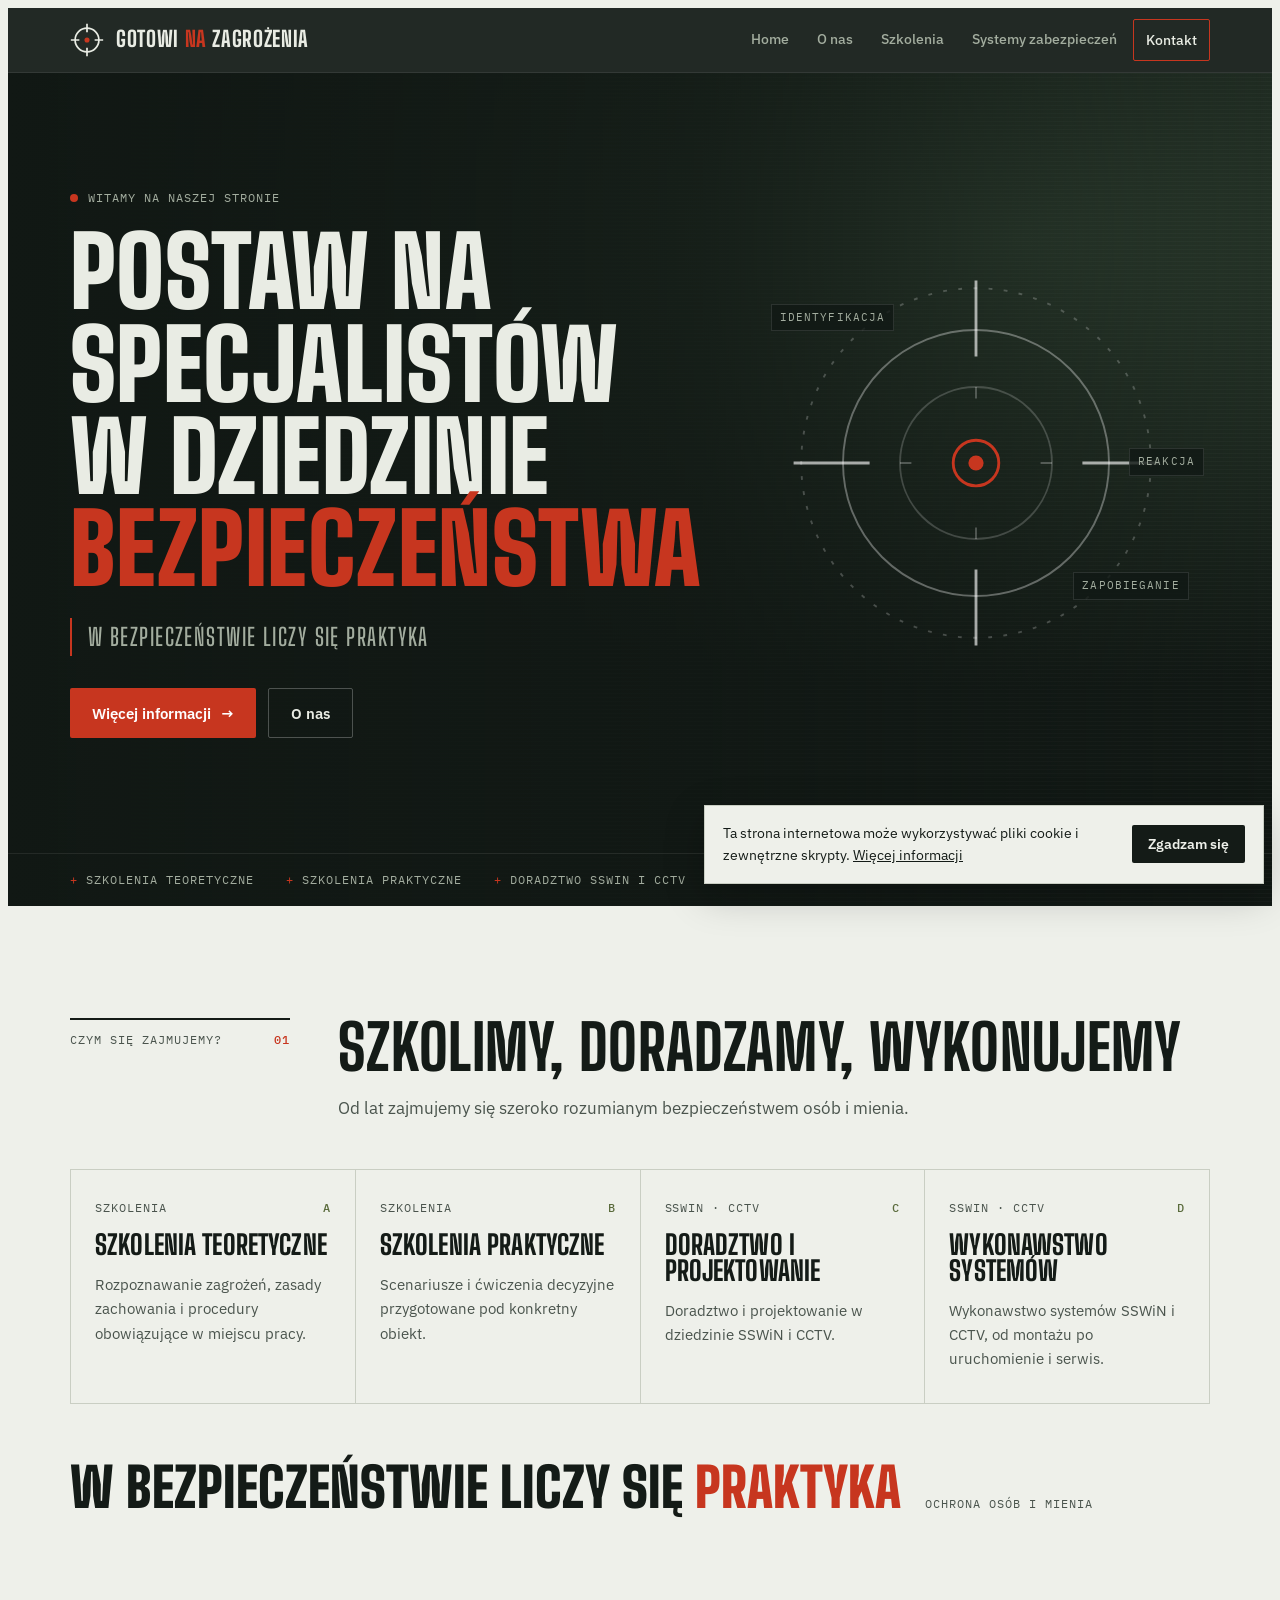
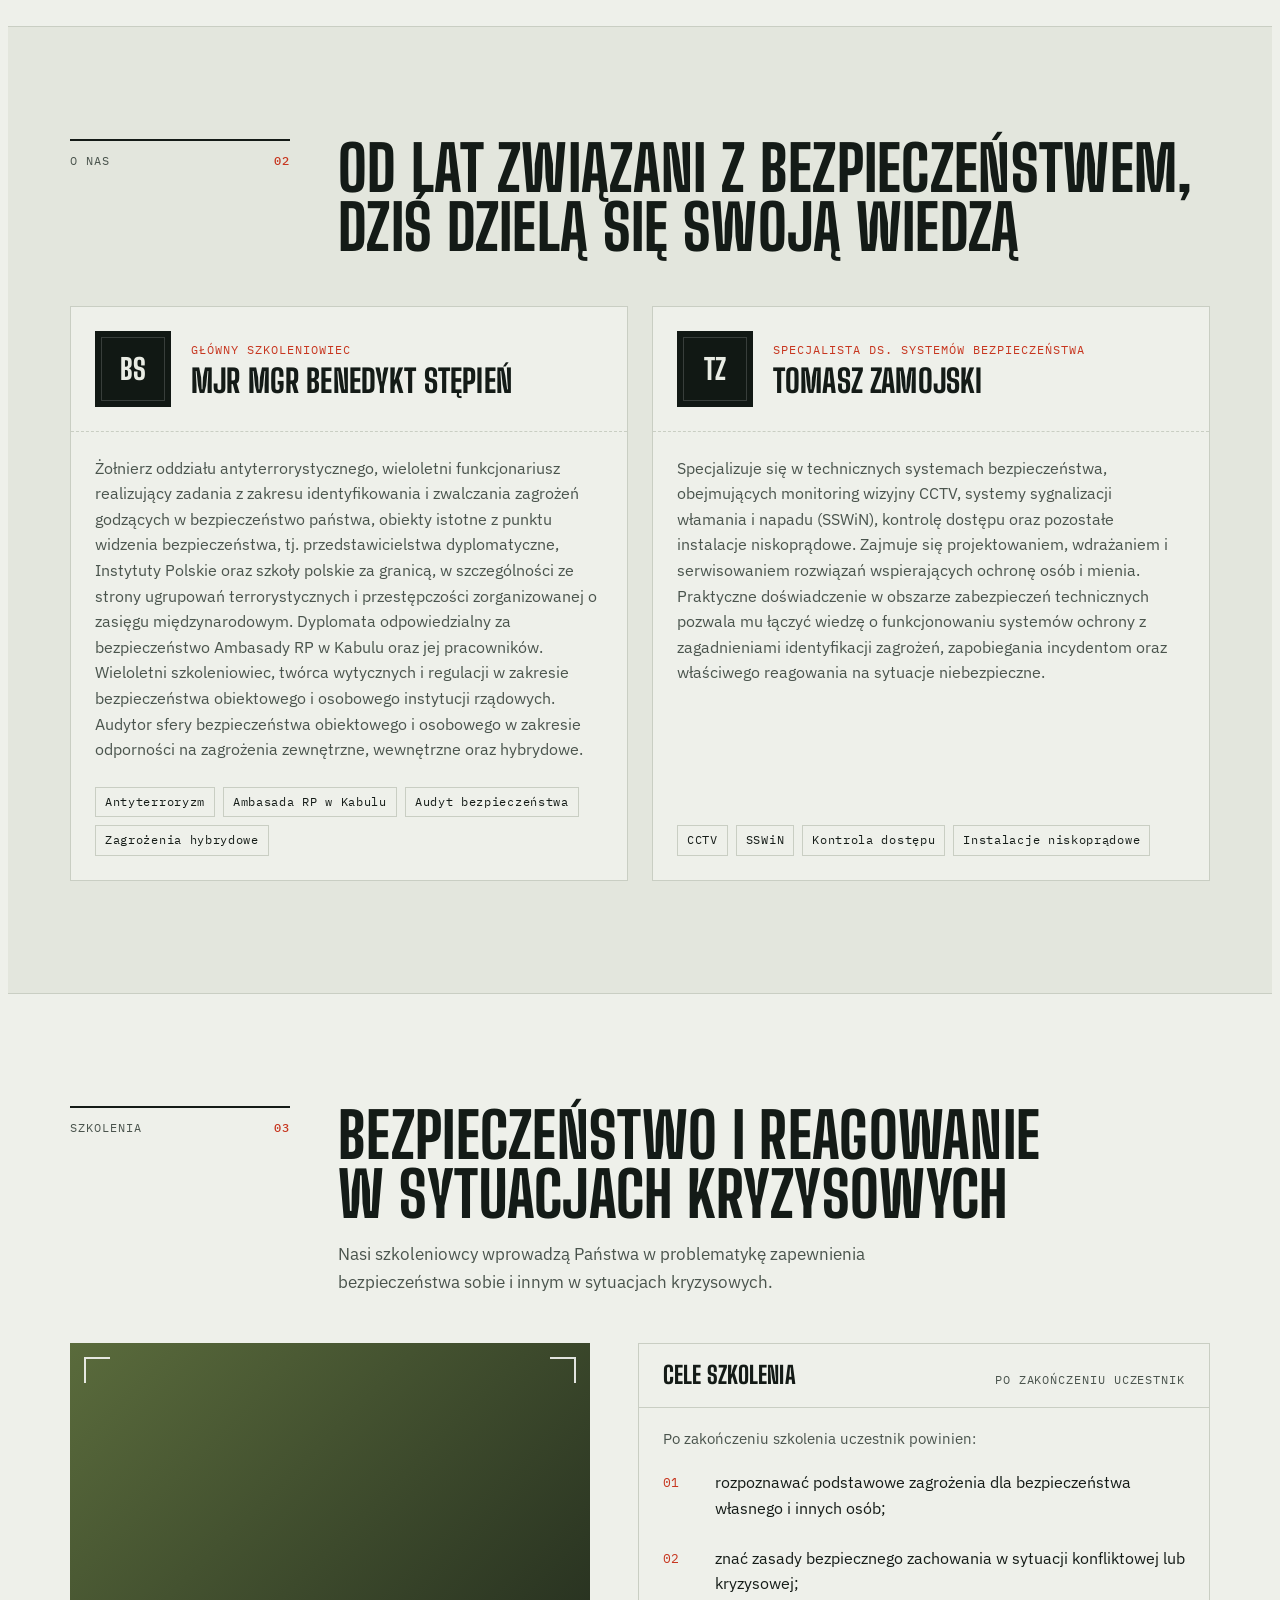
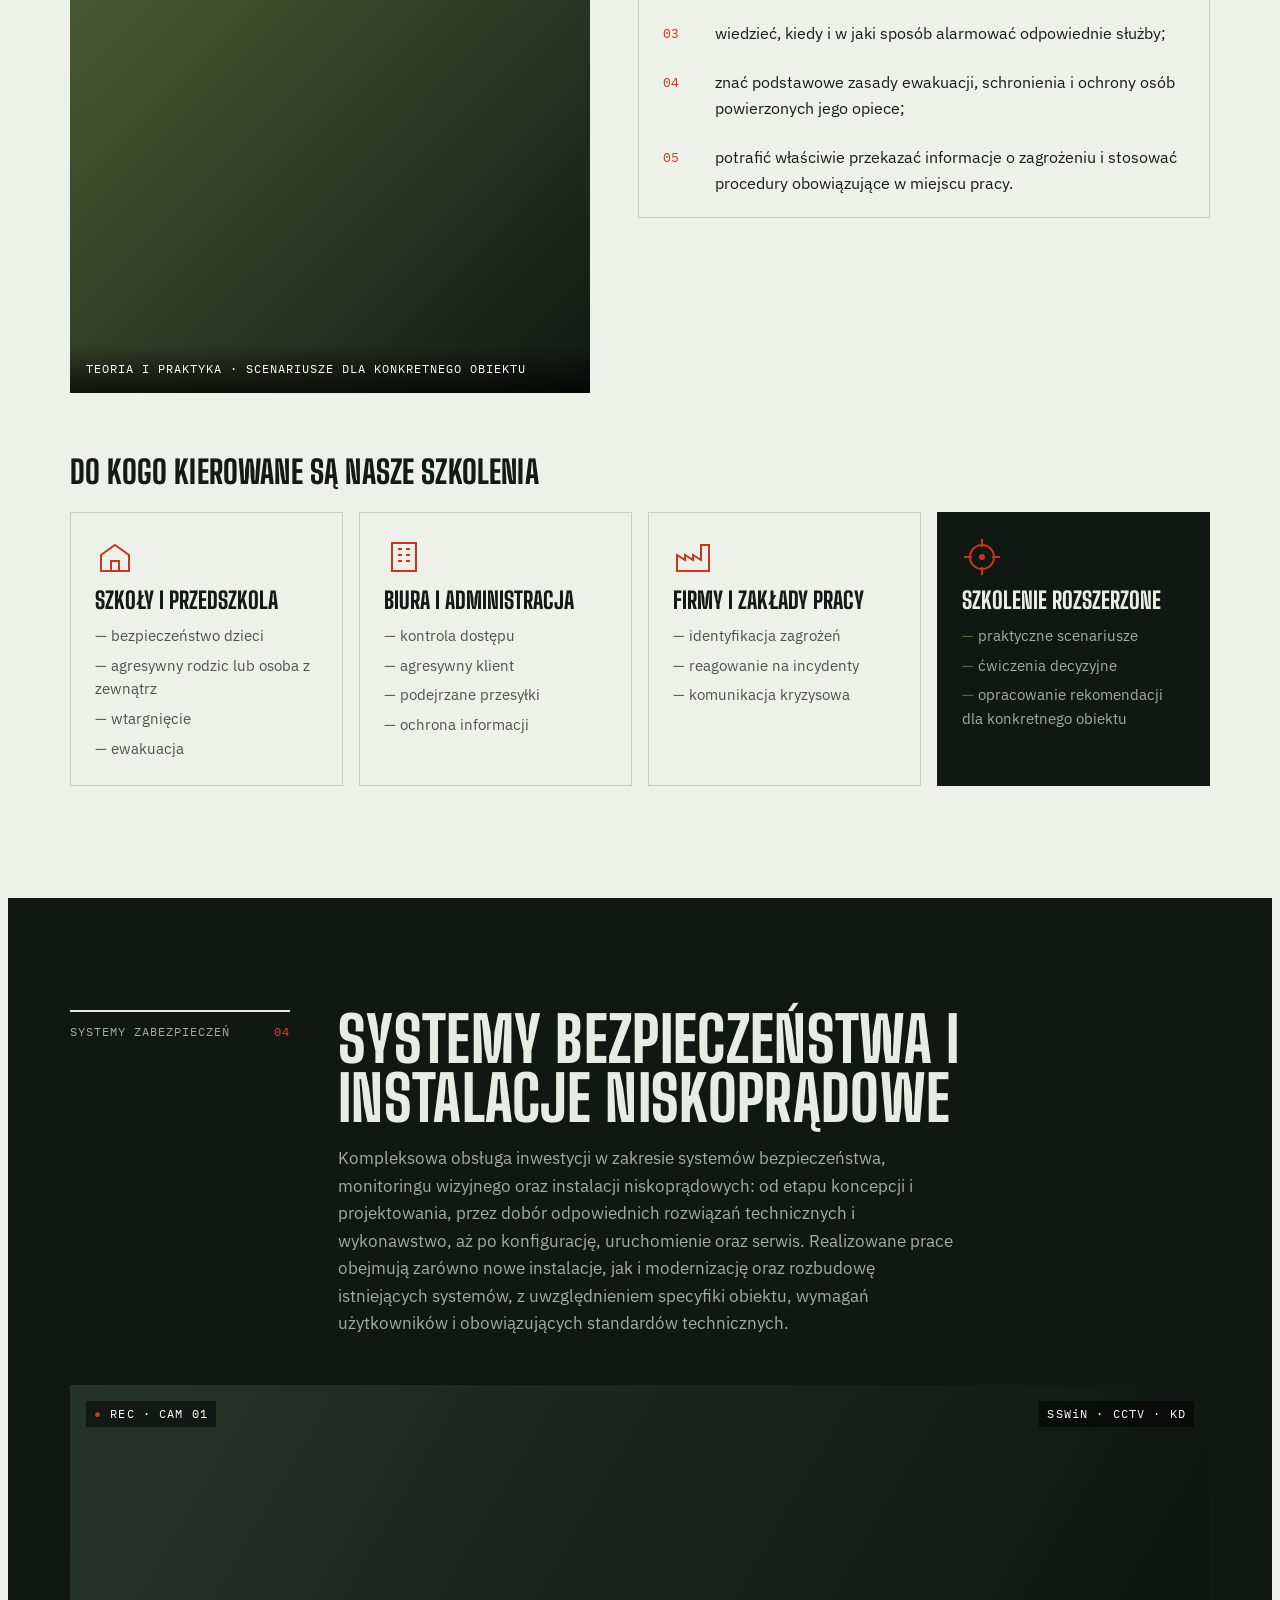
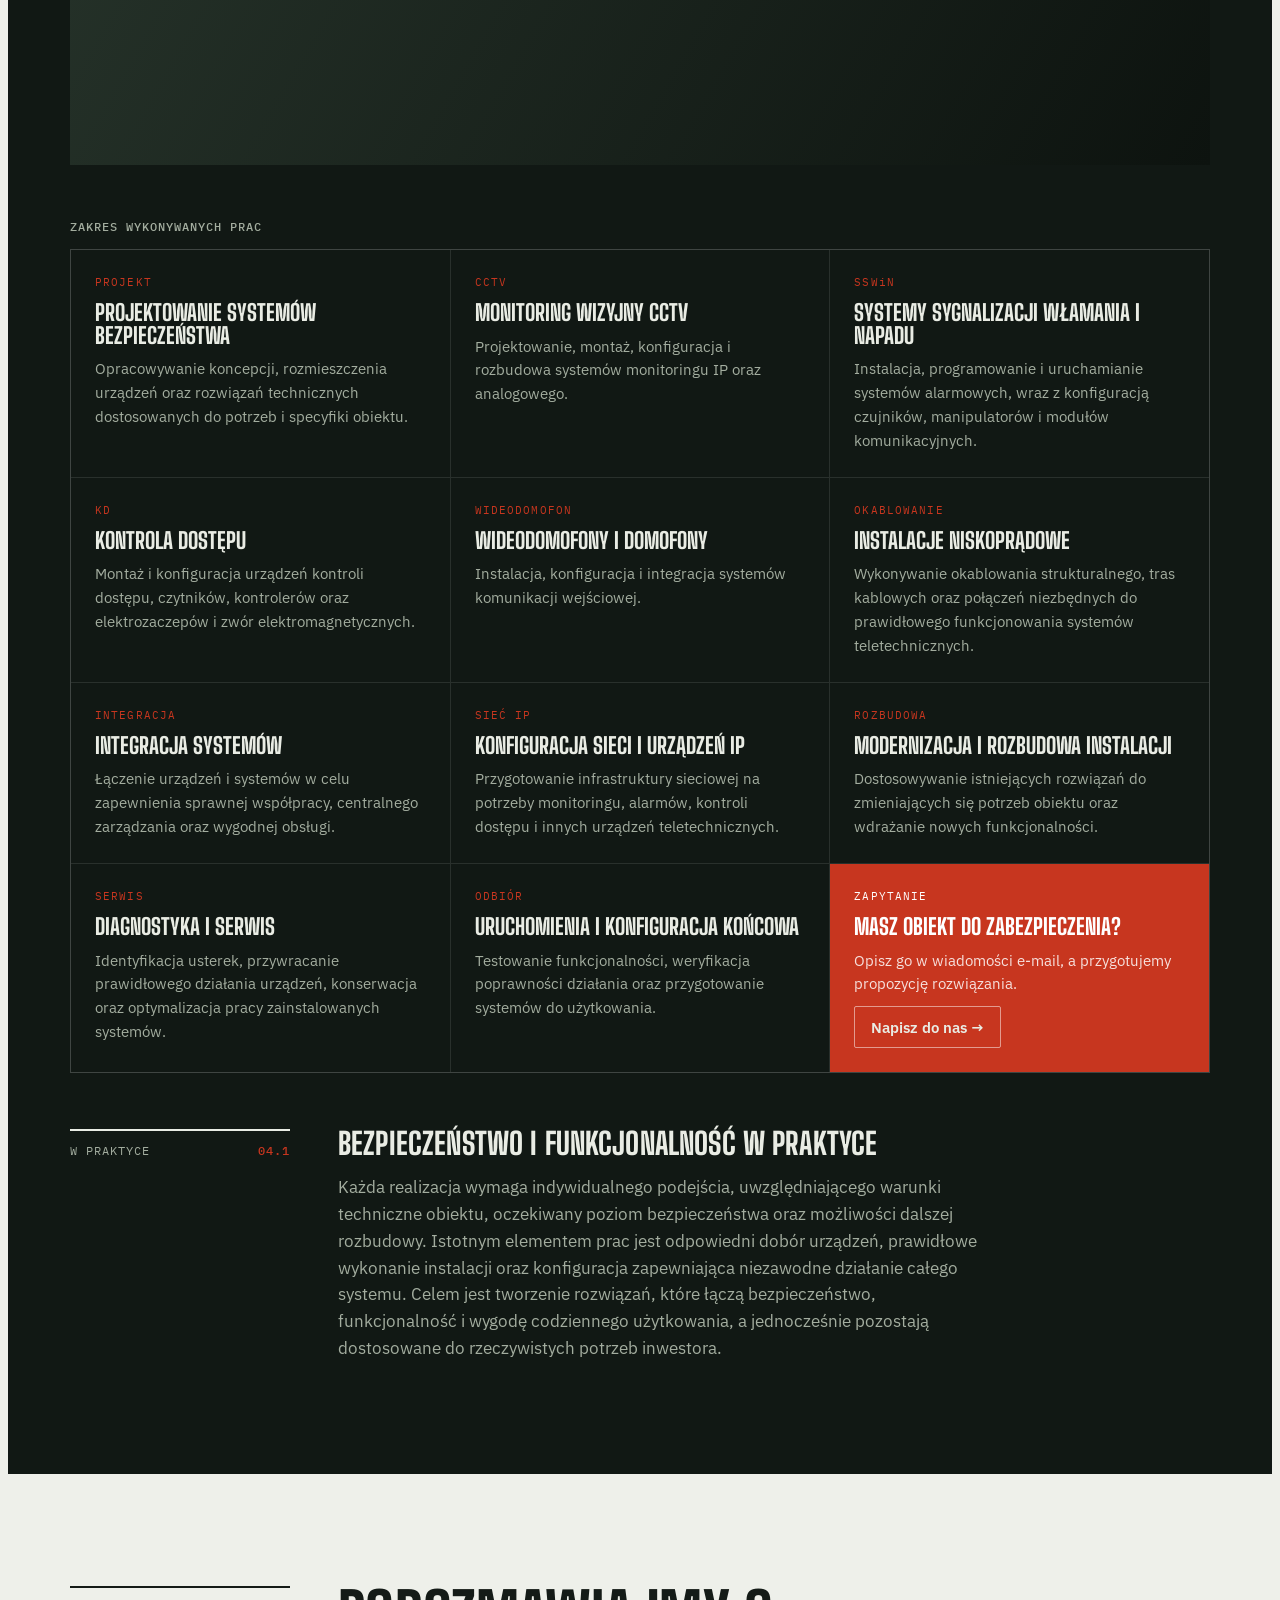
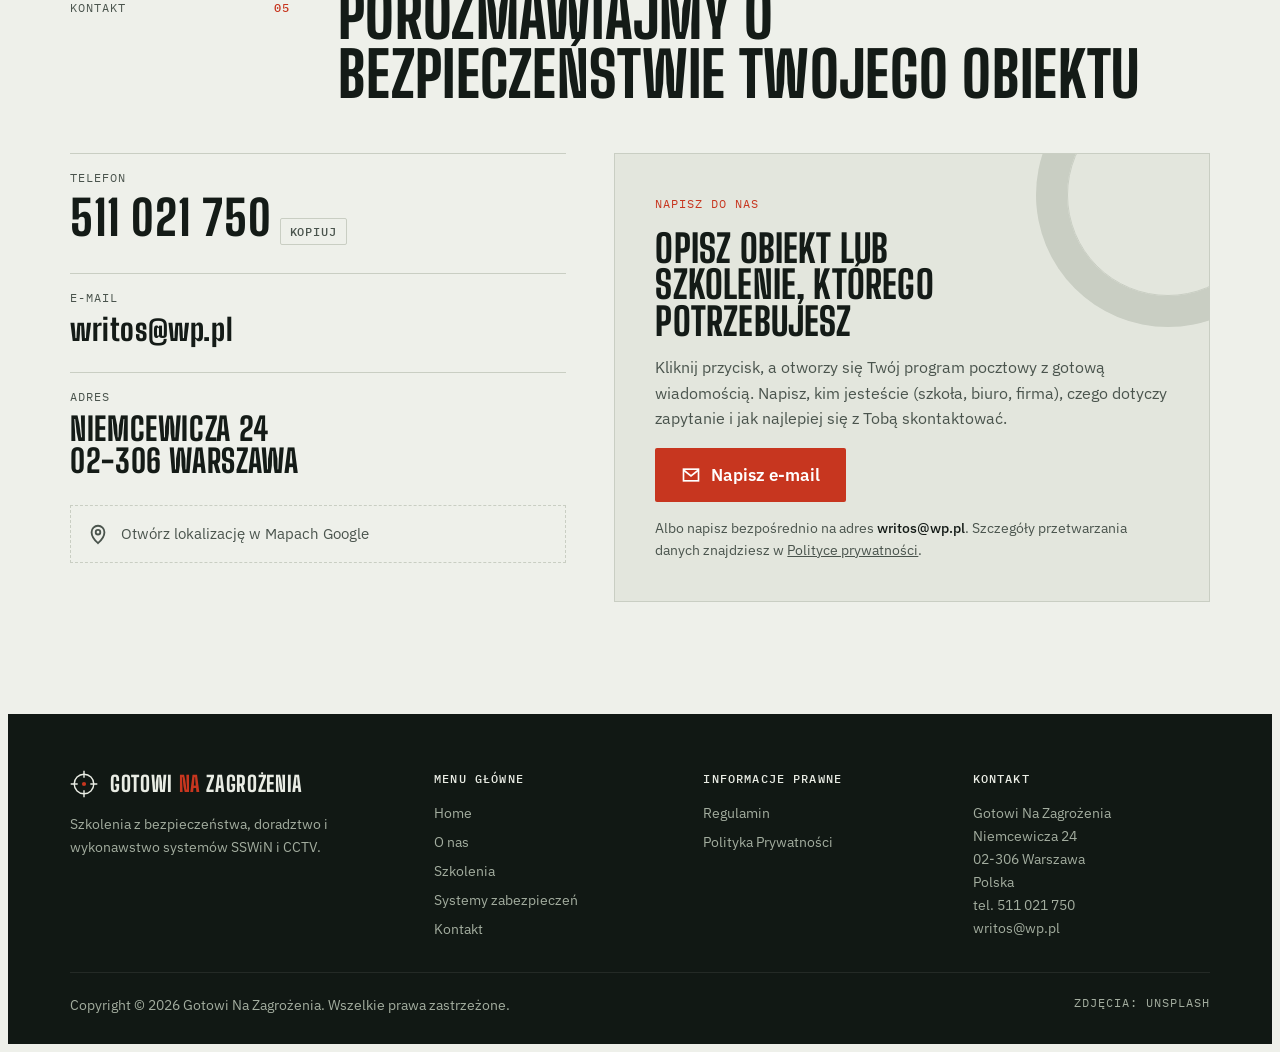
==== commit 84abe996: "Fix cookie banner dismiss, replace contact form with mailto button Co-Authored-By: Claude Opus 5.5 (" ====
--- a/index.html
+++ b/index.html
@@ -187,7 +187,7 @@
       <li><span class="tag">ROZBUDOWA</span><h4>Modernizacja i rozbudowa instalacji</h4><p>Dostosowywanie istniejących rozwiązań do zmieniających się potrzeb obiektu oraz wdrażanie nowych funkcjonalności.</p></li>
       <li><span class="tag">SERWIS</span><h4>Diagnostyka i serwis</h4><p>Identyfikacja usterek, przywracanie prawidłowego działania urządzeń, konserwacja oraz optymalizacja pracy zainstalowanych systemów.</p></li>
       <li><span class="tag">ODBIÓR</span><h4>Uruchomienia i konfiguracja końcowa</h4><p>Testowanie funkcjonalności, weryfikacja poprawności działania oraz przygotowanie systemów do użytkowania.</p></li>
-      <li style="background:var(--signal);color:#fff;justify-content:space-between"><span class="tag" style="color:#fff">ZAPYTANIE</span><h4>Masz obiekt do zabezpieczenia?</h4><p style="color:#ffffffd8">Opisz go w formularzu, a przygotujemy propozycję rozwiązania.</p><a class="btn ghost" style="border-color:#ffffff80;justify-self:start;align-self:flex-start;padding:10px 16px" href="#kontakt">Napisz do nas →</a></li>
+      <li style="background:var(--signal);color:#fff;justify-content:space-between"><span class="tag" style="color:#fff">ZAPYTANIE</span><h4>Masz obiekt do zabezpieczenia?</h4><p style="color:#ffffffd8">Opisz go w wiadomości e-mail, a przygotujemy propozycję rozwiązania.</p><a class="btn ghost" style="border-color:#ffffff80;justify-self:start;align-self:flex-start;padding:10px 16px" href="#kontakt">Napisz do nas →</a></li>
     </ul>
     <div class="practice">
       <div class="code mono"><span>W praktyce</span><b>04.1</b></div>
@@ -215,16 +215,16 @@
           Otwórz lokalizację w Mapach Google
         </a>
       </div>
-      <form id="form" novalidate>
-        <h3>Formularz kontaktowy</h3>
-        <div class="f"><label for="f-name">Imię i nazwisko</label><input id="f-name" name="name" autocomplete="name" required></div>
-        <div class="f"><label for="f-mail">E-mail</label><input id="f-mail" name="email" type="email" autocomplete="email" required></div>
-        <div class="f full"><label for="f-title">Tytuł</label><input id="f-title" name="title" placeholder="np. Szkolenie dla szkoły podstawowej"></div>
-        <div class="f full"><label for="f-msg">Wiadomość</label><textarea id="f-msg" name="msg" required></textarea></div>
-        <label class="consent" for="f-ok"><input type="checkbox" id="f-ok" required>Wyrażam zgodę na przetwarzanie moich danych w celu odpowiedzi na wiadomość, zgodnie z <a href="polityka-prywatnosci.html">Polityką Prywatności</a>.</label>
-        <button class="btn primary" type="submit">Wyślij wiadomość →</button>
-        <p class="sent" id="sent" hidden></p>
-      </form>
+      <div class="mailbox">
+        <span class="mono">Napisz do nas</span>
+        <h3>Opisz obiekt lub szkolenie, którego potrzebujesz</h3>
+        <p>Kliknij przycisk, a otworzy się Twój program pocztowy z gotową wiadomością. Napisz, kim jesteście (szkoła, biuro, firma), czego dotyczy zapytanie i jak najlepiej się z Tobą skontaktować.</p>
+        <a class="btn primary btn-mail" href="mailto:writos@wp.pl?subject=Zapytanie%20ze%20strony%20gotowinazagrozenia.pl&amp;body=Dzie%C5%84%20dobry%2C%0A%0A">
+          <svg width="20" height="20" viewBox="0 0 24 24" fill="none" stroke="currentColor" stroke-width="2" aria-hidden="true"><rect x="3" y="5" width="18" height="14"/><path d="m3 6 9 7 9-7"/></svg>
+          Napisz e-mail
+        </a>
+        <small>Albo napisz bezpośrednio na adres <b>writos@wp.pl</b>. Szczegóły przetwarzania danych znajdziesz w <a href="polityka-prywatnosci.html">Polityce prywatności</a>.</small>
+      </div>
     </div>
   </div>
 </section>
@@ -264,12 +264,6 @@
     function sel(){var r=document.createRange();r.selectNodeContents(document.getElementById('phone'));var s=getSelection();s.removeAllRanges();s.addRange(r)}
     try{navigator.clipboard.writeText(t).then(done,sel)}catch(e){sel()}
   });
-  var f=document.getElementById('form'),s=document.getElementById('sent');
-  if(f)f.addEventListener('submit',function(e){
-    e.preventDefault();
-    if(!f.checkValidity()){s.style.color='var(--signal)';s.textContent='Uzupełnij imię i nazwisko, poprawny e-mail, wiadomość oraz zaznacz zgodę.';s.hidden=false;return}
-    s.style.color='';s.textContent='To jest makieta, więc wiadomość nie została wysłana. Na docelowej stronie formularz trafi na skrzynkę firmy.';s.hidden=false;
-  });
 })();
 </script>
 </body>
--- a/styles.css
+++ b/styles.css
@@ -18,6 +18,7 @@
   --signal:#E5583F; --olive:#9DB071; color-scheme:dark}
 
 *{box-sizing:border-box}
+[hidden]{display:none!important}
 html{scroll-behavior:smooth}
 @media (prefers-reduced-motion:reduce){html{scroll-behavior:auto}*{animation:none!important;transition:none!important}}
 body{background:var(--paper);color:var(--ink);font:400 16px/1.6 var(--body);-webkit-font-smoothing:antialiased}
@@ -242,3 +243,13 @@
 .updated{display:inline-flex;gap:10px;align-items:center;padding:10px 14px;border:1px dashed var(--line);color:var(--ink-2)}
 .updated b{color:var(--ink);font-weight:500}
 @media (max-width:860px){.doc-grid{grid-template-columns:1fr;gap:32px}.toc{position:static}}
+
+/* Kontakt: e-mail zamiast formularza */
+.mailbox{border:1px solid var(--line);background:var(--paper-2);padding:clamp(24px,4vw,40px);display:flex;flex-direction:column;gap:16px;align-items:flex-start;position:relative;overflow:hidden}
+.mailbox::after{content:"";position:absolute;right:-60px;top:-60px;width:200px;height:200px;border-radius:50%;border:1px solid var(--line);box-shadow:0 0 0 30px transparent,0 0 0 31px var(--line)}
+.mailbox .mono{color:var(--signal)}
+.mailbox h3{font-size:clamp(1.8rem,3.4vw,2.4rem);max-width:18ch}
+.mailbox p{margin:0;color:var(--ink-2);max-width:52ch}
+.mailbox small{color:var(--ink-2);font-size:.85rem}
+.mailbox small b{color:var(--ink);font-weight:500}
+.btn-mail{font-size:1.05rem;padding:16px 26px}
